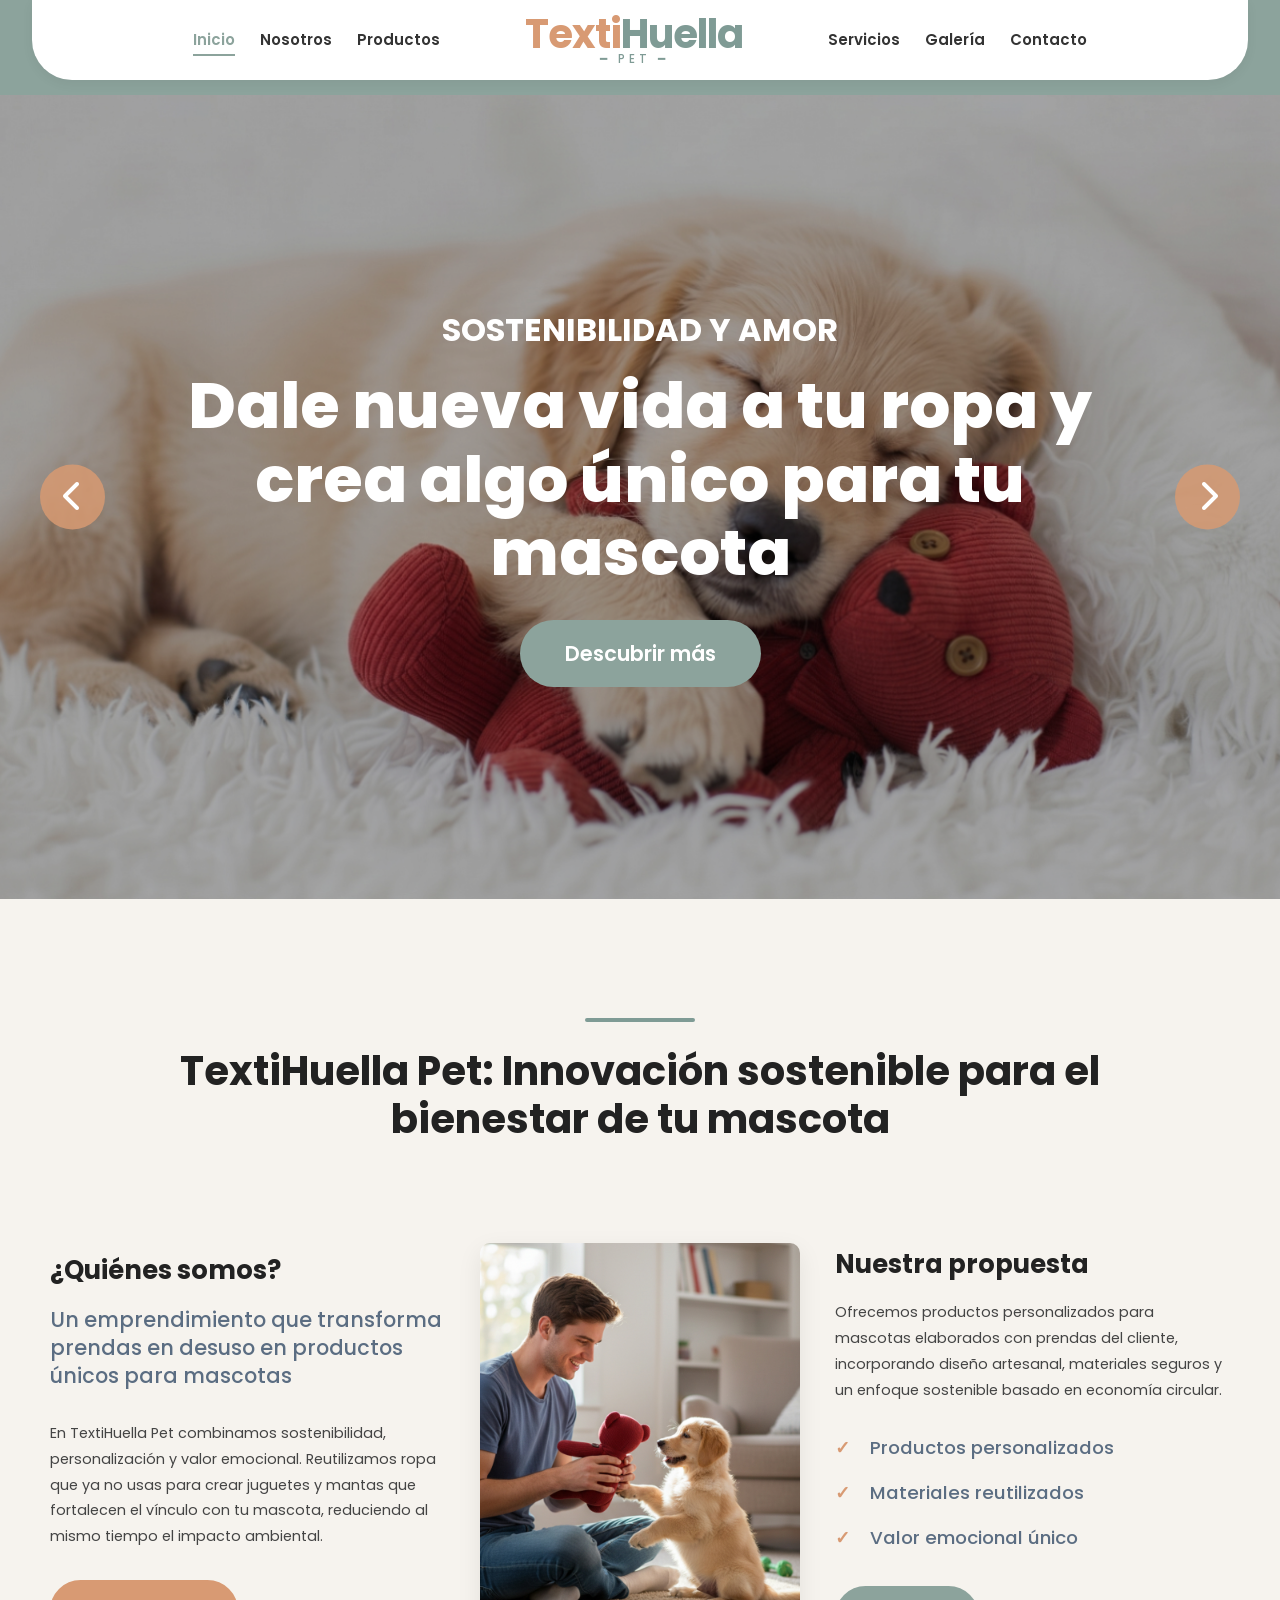
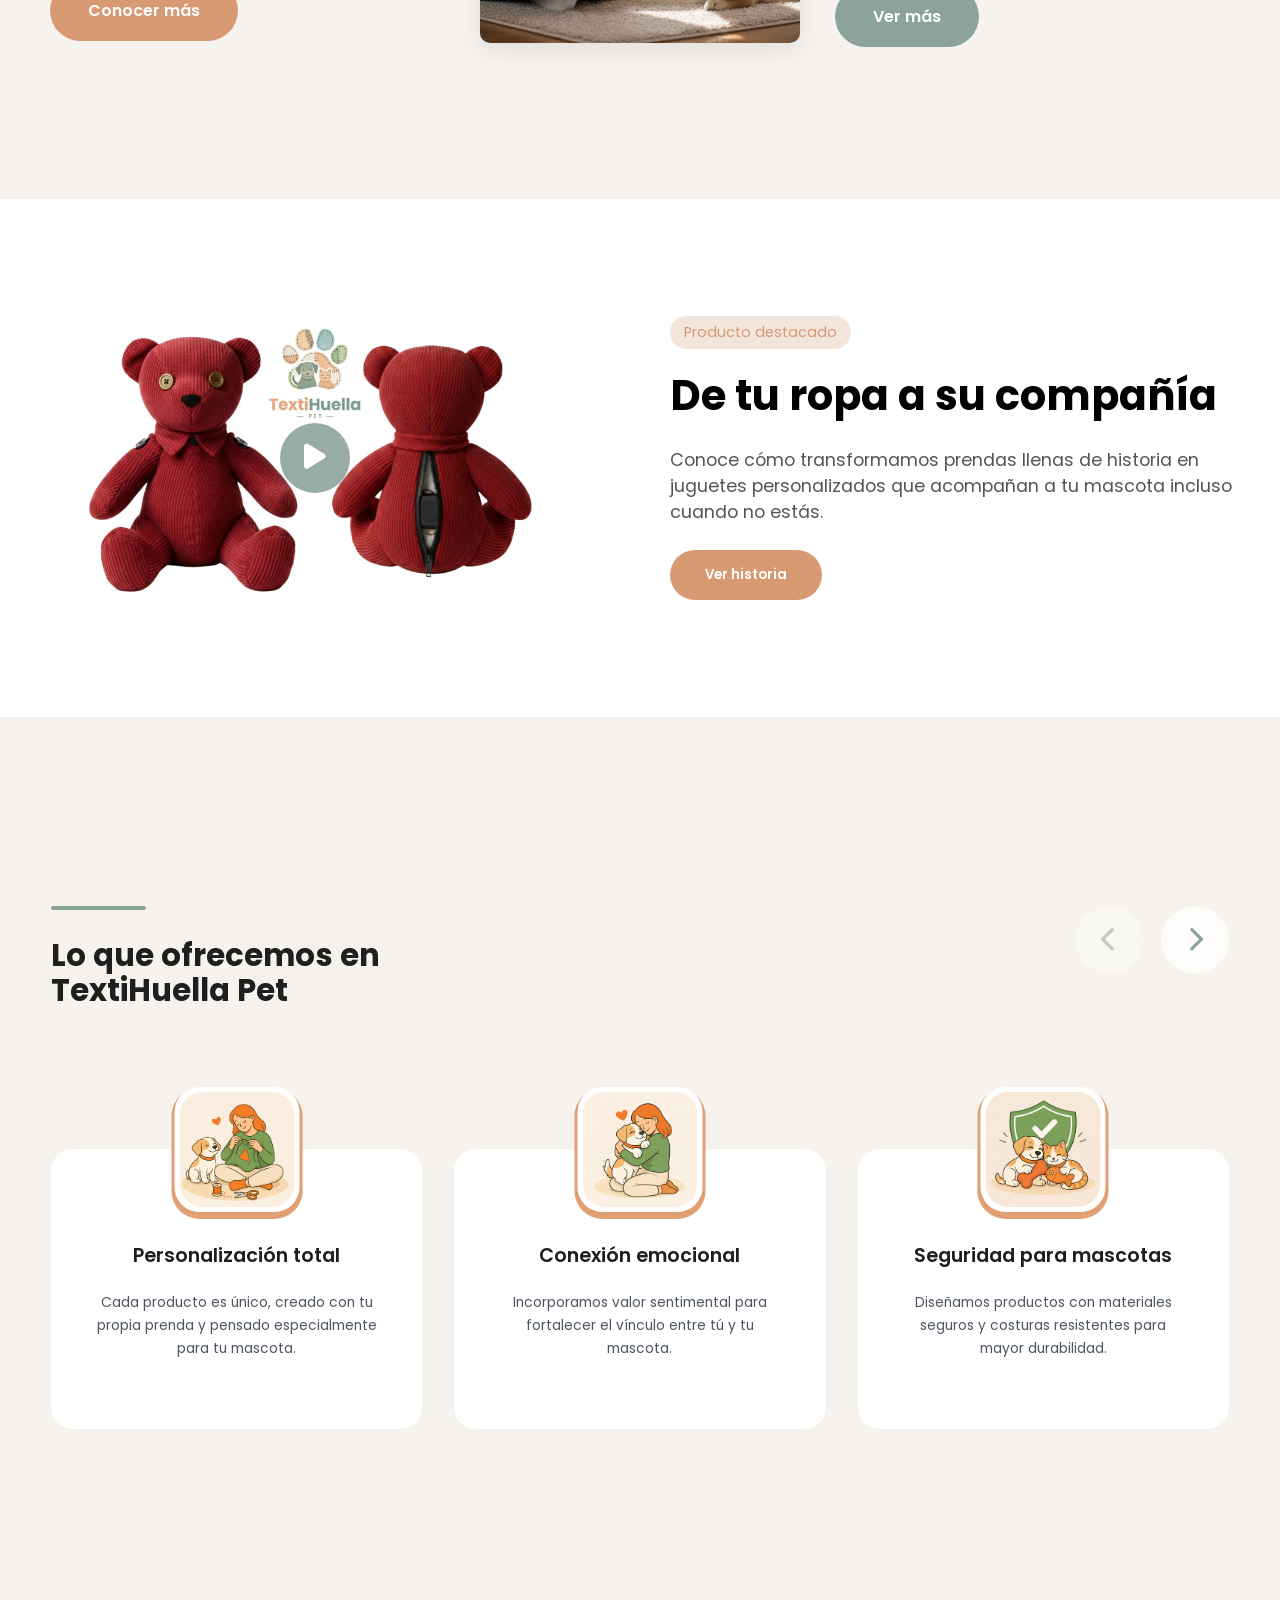
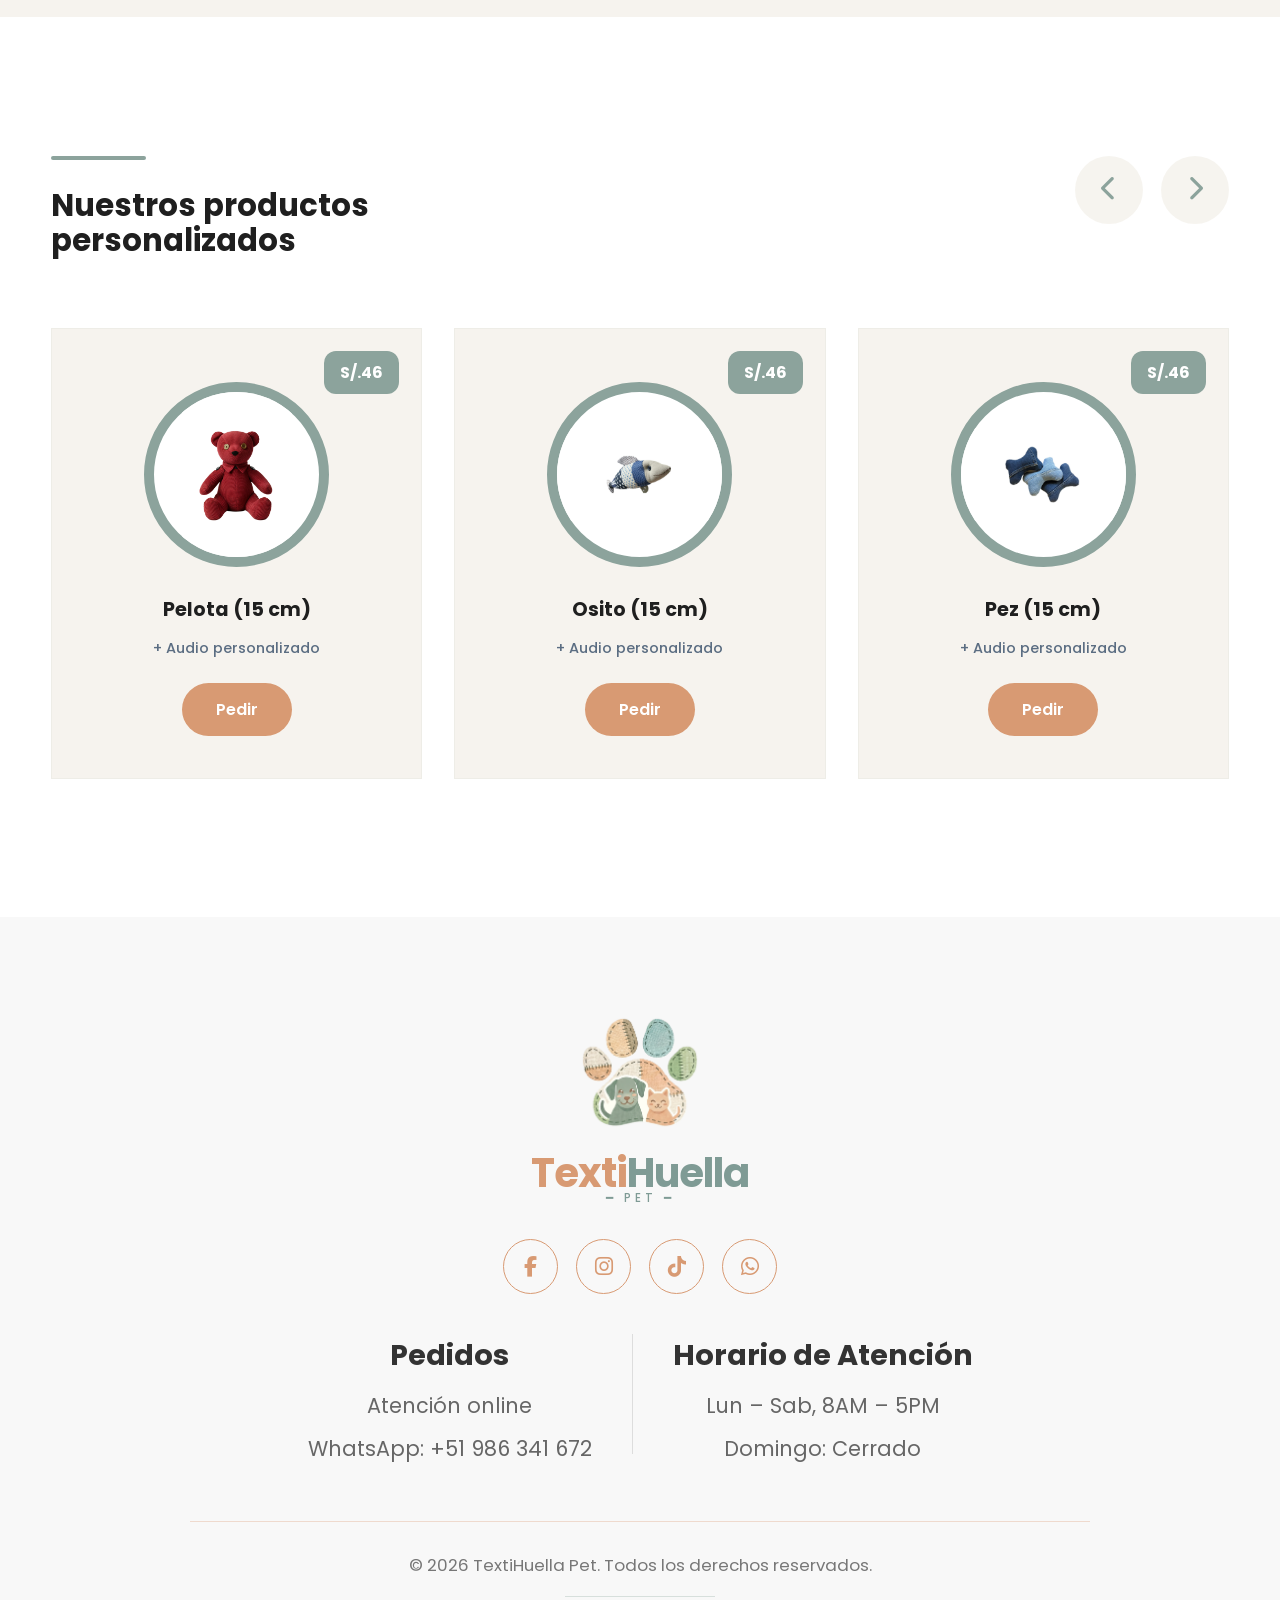
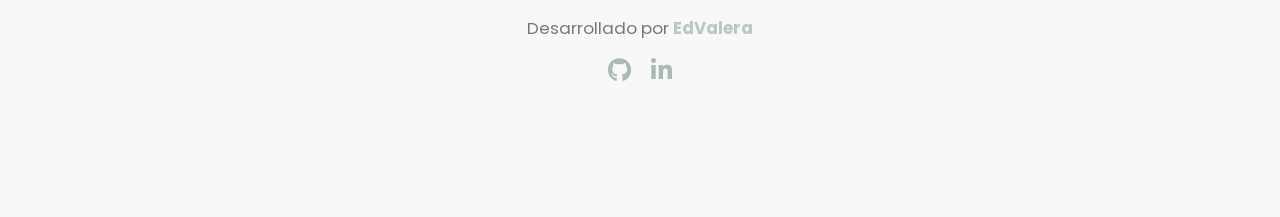
==== index.html @ 7b4e7ddb "style: improve code comments structure" ====
<!doctype html>
<html lang="es">
  <head>
    <meta charset="UTF-8" />
    <meta name="viewport" content="width=device-width, initial-scale=1.0" />
    <title>Inicio | TextiHuella Pet</title>

    <!-- Icono del sitio -->
    <link href="assets/img/logo-textihuella.png" rel="icon" />

    <!-- Fuente principal -->
    <link
      href="https://fonts.googleapis.com/css2?family=Poppins:wght@300;400;500;600;700;800&display=swap"
      rel="stylesheet"
    />

    <!-- Librería de iconos Font Awesome -->
    <link
      rel="stylesheet"
      href="https://cdnjs.cloudflare.com/ajax/libs/font-awesome/6.5.1/css/all.min.css"
    />

    <!-- Archivos CSS -->
    <link rel="stylesheet" href="css/styles.css" />
    <link rel="stylesheet" href="css/navbar.css" />
    <link rel="stylesheet" href="css/footer.css" />
    <link rel="stylesheet" href="css/responsive.css" />
    <link rel="stylesheet" href="css/hero.css" />
  </head>

  <body>
    <!-- Barra de navegación -->
    <div id="navbar"></div>

    <!-- Contenido principal -->
    <main>
      <!-- Sección hero principal -->
      <section class="hero-slider">
        <div class="slides-container">
          <!-- Slide 1 -->
          <div
            class="slide"
            style="background-image: url(assets/img/carousel-1.jpg)"
          >
            <div class="overlay"></div>

            <div class="hero-content">
              <p class="hero-subtitle">SOSTENIBILIDAD Y AMOR</p>

              <h1>
                Dale nueva vida a tu ropa y crea algo único para tu mascota
              </h1>

              <a href="productos.html" class="hero-btn">Descubrir más</a>
            </div>
          </div>

          <!-- Slide 2 -->
          <div
            class="slide"
            style="background-image: url(assets/img/carousel-2.jpg)"
          >
            <div class="overlay"></div>

            <div class="hero-content">
              <p class="hero-subtitle">PERSONALIZACIÓN REAL</p>

              <h1>Productos hechos con tus prendas y tu historia</h1>

              <a href="productos.html" class="hero-btn">Ver productos</a>
            </div>
          </div>
        </div>

        <!-- Flechas del slider -->
        <button class="slider-arrow prev">
          <i class="fas fa-chevron-left"></i>
        </button>

        <button class="slider-arrow next">
          <i class="fas fa-chevron-right"></i>
        </button>
      </section>

      <!-- Sección sobre la empresa -->
      <section class="about-section">
        <!-- Encabezado -->
        <div class="about-header">
          <div class="about-line"></div>

          <h2>
            TextiHuella Pet: Innovación sostenible para el bienestar de tu
            mascota
          </h2>
        </div>

        <!-- Contenedor principal -->
        <div class="about-container">
          <!-- Bloque izquierdo -->
          <div class="about-block about-left">
            <h3>¿Quiénes somos?</h3>

            <h4>
              Un emprendimiento que transforma prendas en desuso en productos
              únicos para mascotas
            </h4>

            <p>
              En TextiHuella Pet combinamos sostenibilidad, personalización y
              valor emocional. Reutilizamos ropa que ya no usas para crear
              juguetes y mantas que fortalecen el vínculo con tu mascota,
              reduciendo al mismo tiempo el impacto ambiental.
            </p>

            <a href="nosotros.html" class="about-btn about-btn-orange">
              Conocer más
            </a>
          </div>

          <!-- Imagen central -->
          <div class="about-image">
            <img
              src="assets/img/about.jpg"
              alt="TextiHuella Pet sobre nosotros"
            />
          </div>

          <!-- Bloque derecho -->
          <div class="about-block about-right">
            <h3>Nuestra propuesta</h3>

            <p>
              Ofrecemos productos personalizados para mascotas elaborados con
              prendas del cliente, incorporando diseño artesanal, materiales
              seguros y un enfoque sostenible basado en economía circular.
            </p>

            <!-- Lista de beneficios -->
            <ul class="about-list">
              <li>Productos personalizados</li>
              <li>Materiales reutilizados</li>
              <li>Valor emocional único</li>
            </ul>

            <a href="productos.html" class="about-btn about-btn-green">
              Ver más
            </a>
          </div>
        </div>
      </section>

      <!-- Sección historia del producto -->
      <section class="story-section">
        <div class="story-container">
          <!-- Imagen y botón de video -->
          <div class="story-media">
            <img
              src="assets/img/promocion-demo.jpg"
              alt="Juguete personalizado TextiHuella"
            />

            <button class="story-play" id="openVideo">
              <i class="fas fa-play"></i>
            </button>
          </div>

          <!-- Texto descriptivo -->
          <div class="story-content">
            <span class="story-badge">Producto destacado</span>

            <h2>De tu ropa a su compañía</h2>

            <p>
              Conoce cómo transformamos prendas llenas de historia en juguetes
              personalizados que acompañan a tu mascota incluso cuando no estás.
            </p>

            <button class="story-btn" id="openVideoBtn">Ver historia</button>
          </div>
        </div>
      </section>

      <!-- Sección de servicios -->
      <section class="services-section">
        <div class="services-wrapper">
          <!-- Encabezado -->
          <div class="services-header">
            <div class="services-title">
              <div class="services-line"></div>

              <h2>Lo que ofrecemos en<br />TextiHuella Pet</h2>
            </div>

            <!-- Flechas -->
            <div class="services-arrows">
              <button class="services-arrow prev" aria-label="Anterior">
                <i class="fas fa-chevron-left"></i>
              </button>

              <button class="services-arrow next" aria-label="Siguiente">
                <i class="fas fa-chevron-right"></i>
              </button>
            </div>
          </div>

          <!-- Slider -->
          <div class="services-slider">
            <div class="services-track">
              <!-- Servicio 1 -->
              <div class="service-card">
                <div class="service-icon">
                  <img
                    src="assets/img/service-1.jpg"
                    alt="Personalización total"
                  />
                </div>

                <div class="service-content">
                  <h3>Personalización total</h3>

                  <p>
                    Cada producto es único, creado con tu propia prenda y
                    pensado especialmente para tu mascota.
                  </p>
                </div>
              </div>

              <!-- Servicio 2 -->
              <div class="service-card">
                <div class="service-icon">
                  <img
                    src="assets/img/service-2.jpg"
                    alt="Conexión emocional"
                  />
                </div>

                <div class="service-content">
                  <h3>Conexión emocional</h3>

                  <p>
                    Incorporamos valor sentimental para fortalecer el vínculo
                    entre tú y tu mascota.
                  </p>
                </div>
              </div>

              <!-- Servicio 3 -->
              <div class="service-card">
                <div class="service-icon">
                  <img
                    src="assets/img/service-3.jpg"
                    alt="Seguridad para mascotas"
                  />
                </div>

                <div class="service-content">
                  <h3>Seguridad para mascotas</h3>

                  <p>
                    Diseñamos productos con materiales seguros y costuras
                    resistentes para mayor durabilidad.
                  </p>
                </div>
              </div>

              <!-- Servicio 4 -->
              <div class="service-card">
                <div class="service-icon">
                  <img
                    src="assets/img/service-4.jpg"
                    alt="Enfoque sostenible"
                  />
                </div>

                <div class="service-content">
                  <h3>Enfoque sostenible</h3>

                  <p>
                    Reutilizamos textiles para reducir residuos y transformar
                    prendas en nuevas experiencias.
                  </p>
                </div>
              </div>

              <!-- Servicio 5 -->
              <div class="service-card">
                <div class="service-icon">
                  <img
                    src="assets/img/service-5.jpg"
                    alt="Innovación funcional"
                  />
                </div>

                <div class="service-content">
                  <h3>Innovación funcional</h3>

                  <p>
                    Integramos audio personalizado y diseño práctico para
                    ofrecer una experiencia única, emocional y funcional para tu
                    mascota.
                  </p>
                </div>
              </div>
            </div>
          </div>
        </div>
      </section>

      <!-- Sección de productos -->
      <section class="products-section">
        <div class="products-wrapper">
          <!-- Encabezado -->
          <div class="products-header">
            <div class="products-title">
              <div class="products-line"></div>

              <h2>Nuestros productos<br />personalizados</h2>
            </div>

            <!-- Flechas -->
            <div class="products-arrows">
              <button class="products-arrow prev" aria-label="Anterior">
                <i class="fas fa-chevron-left"></i>
              </button>

              <button class="products-arrow next" aria-label="Siguiente">
                <i class="fas fa-chevron-right"></i>
              </button>
            </div>
          </div>

          <!-- Slider -->
          <div class="products-slider">
            <div class="products-track">
              <!-- Producto 1 -->
              <div class="product-card">
                <span class="product-price">S/.46</span>

                <div class="product-image">
                  <img
                    src="assets/img/product-1.png"
                    alt="Pelota personalizada"
                  />
                </div>

                <div class="product-content">
                  <h3>Pelota (15 cm)</h3>
                  <p>+ Audio personalizado</p>

                  <a href="productos.html" class="product-btn">Pedir</a>
                </div>
              </div>

              <!-- Producto 2 -->
              <div class="product-card">
                <span class="product-price">S/.46</span>

                <div class="product-image">
                  <img
                    src="assets/img/product-2.jpg"
                    alt="Osito personalizado"
                  />
                </div>

                <div class="product-content">
                  <h3>Osito (15 cm)</h3>
                  <p>+ Audio personalizado</p>

                  <a href="productos.html" class="product-btn">Pedir</a>
                </div>
              </div>

              <!-- Producto 3 -->
              <div class="product-card">
                <span class="product-price">S/.46</span>

                <div class="product-image">
                  <img src="assets/img/product-3.jpg" alt="Pez personalizado" />
                </div>

                <div class="product-content">
                  <h3>Pez (15 cm)</h3>
                  <p>+ Audio personalizado</p>

                  <a href="productos.html" class="product-btn">Pedir</a>
                </div>
              </div>

              <!-- Producto 4 -->
              <div class="product-card">
                <span class="product-price">S/.46</span>

                <div class="product-image">
                  <img
                    src="assets/img/product-4.jpg"
                    alt="Huesito personalizado"
                  />
                </div>

                <div class="product-content">
                  <h3>Huesito (15 cm)</h3>
                  <p>+ Audio personalizado</p>

                  <a href="productos.html" class="product-btn">Pedir</a>
                </div>
              </div>
            </div>
          </div>
        </div>
      </section>

      <!-- Modal de video -->
      <div class="video-modal" id="videoModal">
        <div class="video-modal-content">
          <!-- Botón cerrar -->
          <span class="close-modal" id="closeVideo">&times;</span>

          <!-- Video -->
          <iframe
            id="videoFrame"
            src=""
            title="Video TextiHuella"
            frameborder="0"
            allow="autoplay; encrypted-media"
            allowfullscreen
          >
          </iframe>
        </div>
      </div>
    </main>

    <!-- Pie de página -->
    <div id="footer"></div>

    <!-- Archivos JavaScript -->
    <script src="js/components.js"></script>
    <script src="js/navbar.js"></script>
    <script src="js/main.js"></script>
    <script src="js/hero-slider.js"></script>
  </body>
</html>
---- css/styles.css ----
/* Sección sobre nosotros */
.about-section {
  width: 100%;
  background: #f6f3ee;
  padding: 70px 20px;
  min-height: 100vh;
  display: flex;
  flex-direction: column;
  justify-content: center;
}

/* Encabezado */
.about-header {
  text-align: center;
  max-width: 950px;
  margin: 0 auto 70px;
}

.about-line {
  width: 110px;
  height: 4px;
  background: #7f9b95;
  margin: 0 auto 25px;
  border-radius: 5px;
}

.about-header h2 {
  font-size: 2.5rem;
  font-weight: 700;
  color: #222;
  line-height: 1.2;
}

/* Contenedor principal */
.about-container {
  max-width: 1450px;
  margin: 0 auto;
  display: flex;
  align-items: center;
  justify-content: center;
  gap: 35px;
  flex-wrap: nowrap;
  padding: 30px;
}

/* Bloques de información */
.about-block {
  flex: 1;
  min-width: 0;
  max-width: 430px;
}

.about-block h3 {
  font-size: 1.6rem;
  font-weight: 700;
  color: #222;
  min-height: 55px;
  display: flex;
  align-items: flex-start;
}

.about-block h4 {
  font-size: 1.3rem;
  font-weight: 500;
  color: #5b6d82;
  line-height: 1.35;
  margin-bottom: 25px;
  min-height: 90px;
}

.about-block p {
  font-size: 0.9rem;
  color: #444;
  line-height: 1.8;
  margin-bottom: 30px;
}

/* Imagen central */
.about-image {
  flex: 0 0 320px;
  max-width: 420px;
  min-width: 0;
  text-align: center;
}

.about-image img {
  width: 100%;
  border-radius: 10px;
  object-fit: cover;
  box-shadow: 0 8px 25px rgba(0, 0, 0, 0.08);
}

/* Lista de beneficios */
.about-list {
  list-style: none;
  padding: 0;
  margin-bottom: 35px;
}

.about-list li {
  font-size: 1.15rem;
  color: #5b6d82;
  margin-bottom: 18px;
  position: relative;
  padding-left: 35px;
  font-weight: 500;
}

.about-list li::before {
  content: "✓";
  position: absolute;
  left: 0;
  color: #d89a73;
  font-weight: bold;
}

/* Botones */
.about-btn {
  display: inline-block;
  padding: 18px 38px;
  border-radius: 50px;
  text-decoration: none;
  font-size: 1rem;
  font-weight: 600;
  transition: 0.3s ease;
}

.about-btn-orange {
  background: #d89a73;
  color: white;
}

.about-btn-orange:hover {
  background: #c8865f;
}

.about-btn-green {
  background: #8ca39c;
  color: white;
}

.about-btn-green:hover {
  background: #758f88;
}

/* Sección historia */
.story-section {
  width: 100%;
  background: #ffffff;
  padding: 90px 20px;
}

.story-container {
  max-width: 1500px;
  margin: 0 auto;
  display: flex;
  align-items: center;
  gap: 60px;
}

/* Imagen destacada */
.story-media {
  position: relative;
  flex: 1;
}

.story-media img {
  width: 100%;
  border-radius: 12px;
}

/* Botón de reproducción */
.story-play {
  position: absolute;
  top: 50%;
  left: 50%;
  transform: translate(-50%, -50%);
  width: 70px;
  height: 70px;
  border-radius: 50%;
  border: none;
  background: rgba(140, 163, 156, 0.9);
  color: white;
  font-size: 1.8rem;
  cursor: pointer;
  transition: 0.3s;
}

.story-play:hover {
  background: #8ca39c;
}

/* Contenido de texto */
.story-content {
  flex: 1;
}

.story-badge {
  display: inline-block;
  background: #f2e5dc;
  color: #d89a73;
  padding: 6px 14px;
  border-radius: 20px;
  font-size: 0.9rem;
  margin-bottom: 15px;
}

.story-content h2 {
  font-size: 2.6rem;
  margin-bottom: 20px;
}

.story-content p {
  font-size: 1.1rem;
  color: #555;
  margin-bottom: 25px;
}

/* Botón principal */
.story-btn {
  background: #d89a73;
  color: white;
  padding: 15px 35px;
  border-radius: 50px;
  border: none;
  cursor: pointer;
  font-weight: 600;
}

/* Modal de video */
.video-modal {
  display: none;
  position: fixed;
  inset: 0;
  background: rgba(0, 0, 0, 0.8);
  z-index: 999;
  justify-content: center;
  align-items: center;
}

.video-modal-content {
  position: relative;
  width: 90%;
  max-width: 800px;
}

.video-modal iframe {
  width: 100%;
  height: 450px;
  border-radius: 10px;
}

.close-modal {
  position: absolute;
  top: -40px;
  right: 0;
  font-size: 2rem;
  color: white;
  cursor: pointer;
}

/* Sección de servicios */
.services-section {
  width: 100%;
  min-height: 100vh;
  background: #f6f3ee;
  padding: 90px 0;
  display: flex;
  align-items: center;
}

.services-wrapper {
  width: 92%;
  max-width: 1600px;
  margin: 0 auto;
}

/* Encabezado */
.services-header {
  display: flex;
  justify-content: space-between;
  align-items: flex-start;
  margin-bottom: 70px;
}

.services-title {
  max-width: 650px;
}

.services-line {
  width: 95px;
  height: 4px;
  background: #8ca39c;
  border-radius: 3px;
  margin-bottom: 28px;
}

.services-title h2 {
  font-size: clamp(1.5rem, 2.4vw, 2.6rem);
  font-weight: 700;
  line-height: 1.15;
  color: #1f1f1f;
}

/* Flechas */
.services-arrows {
  display: flex;
  gap: 18px;
}

.services-arrow {
  width: 68px;
  height: 68px;
  border: none;
  border-radius: 50%;
  background: rgba(255, 255, 255, 0.8);
  color: #8ca39c;
  font-size: 1.6rem;
  cursor: pointer;
  transition: 0.3s ease;
}

.services-arrow:hover {
  background: #8ca39c;
  color: white;
}

/* Slider */
.services-slider {
  overflow: hidden;
  width: 100%;
  position: relative;
}

.services-track {
  display: flex;
  gap: 32px;
  transition: transform 0.5s ease;
}

/* Tarjetas */
.service-card {
  flex: 0 0 calc((100% - 64px) / 3);
  max-width: calc((100% - 64px) / 3);
  background: white;
  border-radius: 22px;
  position: relative;
  padding: 95px 28px 38px;
  text-align: center;
  margin-top: 70px;
  min-height: 280px;
}

/* Icono */
.service-icon {
  position: absolute;
  top: -62px;
  left: 50%;
  transform: translateX(-50%);
  width: 125px;
  height: 125px;
  border-radius: 20%;
  background: white;
  padding: 5px;
  box-shadow: 0px 4px 0px 3px #e1a074;
}

.service-icon img {
  width: 100%;
  height: 100%;
  object-fit: cover;
  border-radius: 20%;
}

/* Contenido */
.service-content h3 {
  font-size: clamp(1.08rem, 1.5vw, 1.42rem);
  font-weight: 600;
  color: #1f1f1f;
  margin-bottom: 22px;
  line-height: 1.3;
}

.service-content p {
  font-size: clamp(0.86rem, 0.95vw, 1rem);
  line-height: 1.7;
  color: #4e5562;
  max-width: 90%;
  margin: 0 auto;
}

/* Sección de productos */
.products-section {
  width: 100%;
  min-height: 100vh;
  background: #ffffff;
  padding: 90px 0;
  display: flex;
  align-items: center;
}

.products-wrapper {
  width: 92%;
  max-width: 1600px;
  margin: 0 auto;
}

/* Encabezado */
.products-header {
  display: flex;
  justify-content: space-between;
  align-items: flex-start;
  margin-bottom: 70px;
}

.products-title {
  max-width: 650px;
}

.products-line {
  width: 95px;
  height: 4px;
  background: #8ca39c;
  border-radius: 3px;
  margin-bottom: 28px;
}

.products-title h2 {
  font-size: clamp(1.5rem, 2.4vw, 2.6rem);
  font-weight: 700;
  line-height: 1.15;
  color: #1f1f1f;
}

/* Flechas */
.products-arrows {
  display: flex;
  gap: 18px;
}

.products-arrow {
  width: 68px;
  height: 68px;
  border: none;
  border-radius: 50%;
  background: rgba(246, 243, 238, 0.9);
  color: #8ca39c;
  font-size: 1.6rem;
  cursor: pointer;
  transition: 0.3s ease;
}

.products-arrow:hover {
  background: #8ca39c;
  color: white;
}

/* Slider */
.products-slider {
  overflow: hidden;
  width: 100%;
  position: relative;
}

.products-track {
  display: flex;
  gap: 32px;
  transition: transform 0.5s ease;
  user-select: none;
  cursor: grab;
}

.products-track:active {
  cursor: grabbing;
}

/* Tarjetas */
.product-card {
  flex: 0 0 calc((100% - 64px) / 3);
  max-width: calc((100% - 64px) / 3);
  background: #f6f3ee;
  padding: 38px 28px 42px;
  text-align: center;
  position: relative;
  transition: all 0.3s ease;
  border: 1px solid rgba(140, 163, 156, 0.08);
}

.product-card:hover {
  transform: translateY(-8px);
  box-shadow: 0 12px 28px rgba(0, 0, 0, 0.08);
}

/* Precio */
.product-price {
  position: absolute;
  top: 22px;
  right: 22px;
  background: #8ca39c;
  color: white;
  padding: 9px 16px;
  border-radius: 12px;
  font-size: 1rem;
  font-weight: 700;
}

/* Imagen */
.product-image {
  width: 185px;
  height: 185px;
  margin: 15px auto 28px;
  border-radius: 50%;
  background: white;
  border: 10px solid #8ca39c;
  display: flex;
  justify-content: center;
  align-items: center;
  overflow: hidden;
}

.product-image img {
  width: 100%;
  height: 100%;
  object-fit: contain;
}

/* Contenido */
.product-content h3 {
  font-size: clamp(1.15rem, 1.5vw, 1.5rem);
  font-weight: 700;
  color: #1f1f1f;
  margin-bottom: 14px;
}

.product-content p {
  font-size: clamp(0.9rem, 1vw, 1rem);
  color: #5b6d82;
  font-weight: 500;
  margin-bottom: 24px;
}

/* Botón */
.product-btn {
  display: inline-block;
  padding: 14px 34px;
  background: #d89a73;
  color: white;
  text-decoration: none;
  border-radius: 999px;
  font-weight: 600;
  transition: 0.3s ease;
}

.product-btn:hover {
  background: #c8865f;
}
/* Diseño responsive general */

/* Laptops y tablets grandes */
@media (max-width: 1200px) {
  .about-container {
    max-width: 1100px;
    gap: 35px;
  }

  .about-block {
    max-width: 360px;
  }

  .about-image {
    max-width: 450px;
  }

  .about-header h2 {
    font-size: 2.2rem;
  }

  .about-block h3 {
    font-size: 1.7rem;
  }

  .about-block h4 {
    font-size: 1.15rem;
  }

  .about-block p,
  .about-list li {
    font-size: 1rem;
  }

  .services-section {
    min-height: auto;
    padding: 80px 0;
  }

  .service-card {
    flex: 0 0 calc((100% - 32px) / 2);
  }

  .services-title h2 {
    font-size: clamp(1.45rem, 2.2vw, 2.3rem);
  }

  .products-title h2 {
    font-size: clamp(1.45rem, 2.2vw, 2.3rem);
  }

  .product-price {
    position: absolute;
    top: 22px;
    right: 22px;
    background: #8ca39c;
    color: white;
    padding: 9px 16px;
    border-radius: 12px;
    font-size: 1rem;
    font-weight: 700;
  }
}

/* Tablets */
@media (max-width: 992px) {
  .about-section {
    padding: 85px 25px;
    min-height: auto;
    justify-content: flex-start;
  }

  .about-container {
    flex-direction: column;
    gap: 50px;
    text-align: center;
  }

  .about-block,
  .about-image {
    max-width: 700px;
    width: 100%;
  }

  .about-block h3,
  .about-block h4,
  .about-block p {
    text-align: left;
  }

  .about-image {
    order: 2;
  }

  .about-right {
    order: 3;
  }

  .about-list {
    text-align: left;
  }

  .about-list li {
    display: block;
    text-align: left;
  }

  .about-btn {
    display: inline-block;
    margin-top: 10px;
  }

  .about-header h2 {
    font-size: 2.4rem;
  }

  .about-block h3 {
    font-size: 2rem;
  }

  .about-block h4 {
    font-size: 1.45rem;
  }

  .about-block p,
  .about-list li {
    font-size: 1.15rem;
  }

  .story-container {
    flex-direction: column;
    text-align: center;
  }

  .story-content h2 {
    font-size: 2rem;
  }

  .video-modal iframe {
    height: 300px;
  }

  .services-section {
    padding: 70px 0;
  }

  .services-wrapper {
    width: 94%;
  }

  .services-header {
    flex-direction: column;
    align-items: center;
    text-align: center;
    gap: 28px;
    margin-bottom: 55px;
  }

  .services-title {
    max-width: 100%;
  }

  .services-line {
    margin: 0 auto 20px;
  }

  .services-title h2 {
    font-size: clamp(1.35rem, 4vw, 2rem);
    text-align: center;
  }

  .services-arrows {
    justify-content: center;
    align-self: center;
  }

  .services-arrow {
    width: 56px;
    height: 56px;
    font-size: 1.2rem;
  }

  .service-card {
    flex: 0 0 calc((100% - 32px) / 2);
    max-width: calc((100% - 32px) / 2);
    min-height: auto;
    padding: 85px 22px 35px;
    margin-top: 60px;
  }

  .service-icon {
    width: 105px;
    height: 105px;
    top: -52px;
  }

  .service-content h3 {
    font-size: clamp(1.15rem, 2vw, 1.32rem);
  }

  .service-content p {
    font-size: clamp(0.88rem, 1.5vw, 0.98rem);
    line-height: 1.6;
    max-width: 95%;
  }

  .products-header {
    flex-direction: column;
    align-items: center;
    text-align: center;
    gap: 28px;
    margin-bottom: 55px;
  }

  .products-title {
    max-width: 100%;
  }

  .products-line {
    margin: 0 auto 20px;
  }

  .products-title h2 {
    font-size: clamp(1.35rem, 4vw, 2rem);
    text-align: center;
  }

  .products-arrows {
    justify-content: center;
  }

  .products-arrow {
    width: 56px;
    height: 56px;
    font-size: 1.2rem;
  }

  .product-card {
    flex: 0 0 calc((100% - 32px) / 2);
    max-width: calc((100% - 32px) / 2);
  }
}

/* Móviles */
@media (max-width: 768px) {
  .about-section {
    min-height: auto;
    justify-content: flex-start;
  }

  .about-header {
    margin-bottom: 45px;
  }

  .about-header h2 {
    font-size: 2rem;
    line-height: 1.3;
  }

  .about-line {
    width: 90px;
    margin-bottom: 20px;
  }

  .about-block h3 {
    font-size: 1.8rem;
    text-align: left;
  }

  .about-block h4 {
    font-size: 1.3rem;
    text-align: left;
  }

  .about-block p {
    font-size: 1.05rem;
    text-align: left;
    line-height: 1.7;
  }

  .about-list {
    text-align: left;
  }

  .about-list li {
    font-size: 1.05rem;
    display: block;
    text-align: left;
  }

  .about-btn {
    display: inline-block;
    margin-top: 8px;
  }

  .about-image img {
    border-radius: 8px;
  }

  .services-section {
    padding: 55px 18px 70px;
    min-height: auto;
    display: block;
  }

  .services-title {
    max-width: 100%;
    margin: 0 auto;
  }

  .services-title h2 {
    font-size: clamp(1.6rem, 5vw, 2.2rem);
  }

  .services-line {
    width: 75px;
    margin: 0 auto 20px;
  }

  .services-arrow {
    width: 50px;
    height: 50px;
  }

  .service-card {
    flex: 0 0 100%;
    max-width: 100%;
    padding: 78px 18px 30px;
    border-radius: 18px;
    flex: 0 0 100%;
  }

  .service-icon {
    width: 90px;
    height: 90px;
    top: -45px;
  }

  .service-content h3 {
    font-size: clamp(1.05rem, 4vw, 1.22rem);
  }

  .service-content p {
    font-size: clamp(0.84rem, 3vw, 0.92rem);
  }

  .products-section {
    padding: 55px 18px 70px;
    min-height: auto;
  }

  .product-card {
    flex: 0 0 100%;
    max-width: 100%;
    padding: 34px 22px 38px;
  }

  .product-image {
    width: 155px;
    height: 155px;
  }

  .products-title h2 {
    font-size: clamp(1.6rem, 5vw, 2.2rem);
  }

  .products-line {
    width: 75px;
  }
}

/* Celulares pequeños */
@media (max-width: 480px) {
  .about-header h2 {
    font-size: 1.7rem;
  }

  .about-block h3 {
    font-size: 1.55rem;
  }

  .about-block h4 {
    font-size: 1.15rem;
  }

  .about-block p,
  .about-list li {
    font-size: 0.98rem;
  }

  .about-btn {
    font-size: 0.95rem;
    padding: 14px 28px;
  }

  .about-line {
    width: 75px;
  }

  .services-section {
    min-height: auto;
    display: block;
    padding: 50px 18px 65px;
  }

  .services-title h2 {
    font-size: clamp(1.45rem, 6vw, 1.95rem);
  }

  .service-card {
    flex: 0 0 100%;
    margin-top: 50px;
    padding: 78px 16px 28px;
  }

  .service-icon {
    width: 90px;
    height: 90px;
    top: -42px;
  }

  .service-content h3 {
    font-size: 1.35rem;
  }

  .service-content p {
    font-size: 1rem;
    line-height: 1.65;
  }

  .products-arrow {
    width: 50px;
    height: 50px;
  }

  .product-image {
    width: 135px;
    height: 135px;
  }

  .products-title h2 {
    font-size: clamp(1.45rem, 6vw, 1.95rem);
  }

  .product-content h3 {
    font-size: 1.25rem;
  }

  .product-content p {
    font-size: 0.95rem;
  }

  .product-btn {
    padding: 13px 28px;
    font-size: 0.95rem;
  }
}
---- css/navbar.css ----
/* Reset básico */
* {
  margin: 0;
  padding: 0;
  box-sizing: border-box;
  font-family: "Poppins", sans-serif;
}

/* Contenedor general del navbar */
.navbar-container {
  width: 100%;
  padding-bottom: 15px;
  position: relative;
  z-index: 1000;
  background-color: #8ca39c;
}

/* Navegación principal */
.navbar {
  width: 100%;
}

/* Caja principal */
.nav-wrapper {
  width: 95%;
  max-width: 1250px;
  padding: 14px 28px;
  margin: 0 auto;
  background: white;
  border-radius: 0 0 40px 40px;
  display: flex;
  justify-content: center;
  gap: 35px;
  align-items: center;
  box-shadow: 0 4px 12px rgba(0, 0, 0, 0.05);
}

/* Menús laterales */
.nav-left,
.nav-right {
  display: flex;
  list-style: none;
  gap: 25px;
  align-items: center;
  padding-inline: 1%;
}

/* Enlaces de navegación */
.nav-left a,
.nav-right a {
  text-decoration: none;
  color: #333;
  font-weight: 600;
  font-size: clamp(15px, 0.95vw, 18px);
  white-space: nowrap;
  transition: 0.3s ease;
}

.nav-left a:hover,
.nav-right a:hover,
.nav-left a.active,
.nav-right a.active {
  color: #8ca39c;
}

.nav-left a.active,
.nav-right a.active {
  border-bottom: 2px solid #8ca39c;
  padding-bottom: 4px;
}

/* Logo principal */
.logo-navbar {
  display: flex;
  flex-direction: row;
  align-items: center;
  justify-content: center;
  gap: 0;
  line-height: 1;
  margin: 0;
  flex-wrap: wrap;
}

/* Contenedor central del logo */
.logo-center {
  flex-shrink: 0;
  margin: 0 4px;
}

/* Texto principal del logo */
.logo-main {
  font-size: clamp(2.5rem, 2.8vw, 3rem);
  font-weight: 700;
  letter-spacing: -1px;
  color: #7f9b95;
}

/* Color secundario */
.logo-main .text-secondary {
  color: #d89a73;
}

/* Subtítulo */
.logo-pet-below {
  display: block;
  width: 100%;
  text-align: center;
  font-size: clamp(0.65rem, 0.9vw, 0.95rem);
  font-weight: 500;
  letter-spacing: 4px;
  color: #7f9b95;
}

/* Encabezado móvil */
.mobile-header {
  display: none;
}

/* Botón hamburguesa */
.menu-toggle {
  width: 52px;
  height: 52px;
  border: 1px solid #dcdcdc;
  border-radius: 14px;
  background: white;
  display: flex;
  justify-content: center;
  align-items: center;
  cursor: pointer;
  transition: all 0.3s ease;
  box-shadow: 0 3px 8px rgba(0, 0, 0, 0.05);
  color: #7f9b95;
  font-size: 26px;
}

.menu-toggle:hover {
  background: #f5f5f5;
}

/* Menú móvil */
.mobile-menu {
  display: none;
  flex-direction: column;
  width: 92%;
  margin: 10px auto;
  background: white;
  border-radius: 15px;
  overflow: hidden;
  box-shadow: 0 4px 12px rgba(0, 0, 0, 0.08);
}

/* Enlaces móviles */
.mobile-menu a {
  padding: 15px 20px;
  text-decoration: none;
  color: #333;
  font-weight: 600;
  border-bottom: 1px solid #eee;
  transition: 0.3s ease;
}

.mobile-menu a:hover {
  background: #f7f7f7;
  color: #8ca39c;
}

/* Menú móvil activo */
.mobile-menu.active {
  display: flex;
}
---- css/footer.css ----
/* Footer general */
.footer-container {
  width: 100%;
  min-height: 100vh;
  background: #f8f8f8;
  padding: 90px 0;
}

/* Contenedor principal */
.footer-content {
  max-width: 1200px;
  margin: 0 auto;
  text-align: center;
}

/* Logo */
.footer-logo-section {
  margin-bottom: 35px;
}

.footer-logo-link {
  text-decoration: none;
  display: inline-flex;
  flex-direction: column;
  align-items: center;
}

.footer-logo-icon {
  width: 130px;
  height: auto;
  margin-bottom: 15px;
}

/* Redes sociales principales */
.footer-social-main {
  display: flex;
  justify-content: center;
  gap: 18px;
  margin-bottom: 40px;
}

.footer-social-main a {
  width: 55px;
  height: 55px;
  border: 1.5px solid #d89a73;
  border-radius: 50%;
  display: flex;
  justify-content: center;
  align-items: center;
  color: #d89a73;
  font-size: 1.3rem;
  text-decoration: none;
  transition: all 0.3s ease;
}

.footer-social-main a:hover {
  background: #d89a73;
  color: white;
}

/* Información principal */
.footer-info {
  display: flex;
  justify-content: center;
  align-items: flex-start;
  gap: 40px;
  margin-bottom: 45px;
  flex-wrap: wrap;
}

.footer-info-block h3 {
  font-size: 1.8rem;
  color: #333;
  margin-bottom: 12px;
  font-weight: 700;
}

.footer-info-block p {
  font-size: 1.3rem;
  color: #666;
  margin-bottom: 10px;
  line-height: 1.6;
}

/* Separador vertical */
.footer-divider-vertical {
  width: 1px;
  background: #ddd;
  min-height: 120px;
}

/* Líneas divisorias */
.footer-line {
  width: 100%;
  max-width: 900px;
  height: 1px;
  background: #d89a7352;
  margin: 0 auto 30px;
}

.footer-divider-small {
  width: 150px;
  height: 1px;
  background: #d7dfdc;
  margin: 18px auto;
}

/* Parte inferior del footer */
.footer-bottom p {
  font-size: 1.05rem;
  color: #777;
  margin-bottom: 8px;
}

.developer-text span {
  color: #b7c8c2;
  font-weight: 700;
}

/* Enlace del desarrollador */
.developer-text a {
  text-decoration: none;
  color: inherit;
  transition: 0.3s ease;
}

.developer-text a:hover {
  text-decoration: none;
}

.developer-text a span:hover {
  color: #7f9b95;
}

/* Redes del desarrollador */
.footer-dev-social {
  display: flex;
  justify-content: center;
  gap: 20px;
  margin-top: 12px;
}

.footer-dev-social a {
  color: #a8bbb5;
  font-size: 1.5rem;
  transition: 0.3s ease;
}

.footer-dev-social a:hover {
  color: #7f9b95;
}

/* Diseño responsive */

/* Tablets */
@media (max-width: 992px) {
  .footer-logo-icon {
    width: 115px;
  }

  .footer-info-block h3 {
    font-size: 1.7rem;
  }

  .footer-info-block p {
    font-size: 1.15rem;
  }

  .footer-social-main a {
    width: 50px;
    height: 50px;
    font-size: 1.2rem;
  }
}

/* Móviles */
@media (max-width: 768px) {
  .footer-container {
    padding: 70px 20px 35px;
  }

  .footer-info {
    flex-direction: column;
    align-items: center;
    text-align: center;
    gap: 25px;
    margin-bottom: 30px;
  }

  .footer-divider-vertical {
    display: none;
  }

  .footer-logo-icon {
    width: 100px;
  }

  .footer-social-main {
    gap: 14px;
  }

  .footer-social-main a {
    width: 48px;
    height: 48px;
    font-size: 1.1rem;
  }

  .footer-info-block h3 {
    font-size: 1.5rem;
  }

  .footer-info-block p {
    font-size: 1.05rem;
  }

  .footer-bottom p {
    font-size: 0.95rem;
  }
}

/* Celulares pequeños */
@media (max-width: 480px) {
  .footer-logo-icon {
    width: 85px;
  }

  .footer-social-main a {
    width: 44px;
    height: 44px;
    font-size: 1rem;
  }

  .footer-info-block h3 {
    font-size: 1.3rem;
  }

  .footer-info-block p {
    font-size: 0.95rem;
  }

  .footer-dev-social a {
    font-size: 1.3rem;
  }
}
---- css/responsive.css ----
/* Laptops pequeñas */
@media (max-width: 1200px) {
  .nav-wrapper {
    width: 95%;
    padding: 16px 25px;
  }

  .nav-left,
  .nav-right {
    gap: 18px;
    padding-inline: 2%;
  }

  .nav-left a,
  .nav-right a {
    font-size: clamp(14px, 0.9vw, 17px);
  }

  .logo-main {
    font-size: clamp(2rem, 2.3vw, 2.6rem);
  }

  .logo-pet-below {
    font-size: clamp(0.7rem, 0.8vw, 0.9rem);
    letter-spacing: 3px;
  }
}

/* Tablets */
@media (max-width: 992px) {
  /* Ocultar navbar de escritorio */
  .nav-wrapper {
    display: none;
  }

  /* Mostrar navbar móvil */
  .mobile-header {
    display: flex;
    justify-content: space-between;
    align-items: center;
    width: 92%;
    margin: 0 auto;
    background: white;
    padding: 14px 20px;
    border-radius: 0 0 25px 25px;
    box-shadow: 0 4px 12px rgba(0, 0, 0, 0.06);
  }

  .nav-left,
  .nav-right {
    gap: 12px;
    padding-inline: 1.5%;
  }

  .nav-left a,
  .nav-right a {
    font-size: clamp(13px, 1vw, 16px);
  }

  .mobile-header .logo-main {
    font-size: clamp(1.9rem, 3.5vw, 2.3rem);
  }
}

/* Móviles */
@media (max-width: 768px) {
  /* Ocultar navbar de escritorio */
  .nav-wrapper {
    display: none;
  }

  /* Mostrar navbar móvil */
  .mobile-header {
    display: flex;
    justify-content: space-between;
    align-items: center;
    width: 92%;
    margin: 0 auto;
    background: white;
    padding: 14px 20px;
    border-radius: 0 0 25px 25px;
    box-shadow: 0 4px 12px rgba(0, 0, 0, 0.06);
  }

  /* Logo responsive */
  .mobile-header .logo-navbar {
    display: flex;
    flex-direction: column;
    align-items: center;
    justify-content: center;
    line-height: 1;
  }

  .mobile-header .logo-main {
    font-size: clamp(1.7rem, 4vw, 2.1rem);
    font-weight: 700;
    letter-spacing: -1px;
  }

  .mobile-header .logo-pet-below {
    width: 100%;
    text-align: center;
    font-size: clamp(0.6rem, 2vw, 0.75rem);
    letter-spacing: 4px;
  }

  /* Botón hamburguesa */
  .menu-toggle {
    font-size: 30px;
    padding: 8px 14px;
  }

  /* Menú desplegable */
  .mobile-menu {
    width: 92%;
    margin-top: 10px;
  }

  .mobile-menu a {
    font-size: 16px;
    padding: 16px 20px;
  }

  .mobile-menu a.active {
    color: #8ca39c;
    background: #f7f7f7;
  }
}

/* Celulares pequeños */
@media (max-width: 480px) {
  .mobile-header {
    padding: 12px 16px;
  }

  .mobile-header .logo-main {
    font-size: clamp(1.5rem, 4vw, 1.9rem);
  }

  .mobile-header .logo-pet-below {
    width: 100%;
    text-align: center;
    font-size: clamp(0.55rem, 2vw, 0.65rem);
    letter-spacing: 2px;
  }

  .menu-toggle {
    font-size: 24px;
    padding: 8px 12px;
  }

  .mobile-menu a {
    font-size: 15px;
    padding: 14px 16px;
  }
}

/* Pantallas extra pequeñas */
@media (max-width: 360px) {
  .mobile-header .logo-main {
    font-size: clamp(1.3rem, 4vw, 1.7rem);
  }

  .mobile-header .logo-pet-below {
    width: 100%;
    text-align: center;
    font-size: clamp(0.5rem, 2vw, 0.55rem);
    letter-spacing: 2px;
  }

  .menu-toggle {
    font-size: 22px;
    padding: 6px 10px;
  }
}
---- css/hero.css ----
/* Slider principal */
.hero-slider {
  position: relative;
  width: 100%;
  height: calc(100vh - 96px);
  min-height: calc(100vh - 96px);
  overflow: hidden;
}

/* Contenedor de slides */
.slides-container {
  display: flex;
  height: 100%;
  transition: transform 1s ease-in-out;
}

/* Cada slide */
.slide {
  min-width: 100%;
  height: 100%;
  position: relative;
  background-size: cover;
  background-position: center;
  background-repeat: no-repeat;
}

/* Capa oscura */
.overlay {
  position: absolute;
  inset: 0;
  background: rgba(0, 0, 0, 0.35);
}

/* Contenido principal */
.hero-content {
  position: relative;
  z-index: 3;
  height: 100%;
  display: flex;
  flex-direction: column;
  justify-content: center;
  align-items: center;
  text-align: center;
  padding: 0 20px;
  color: white;
}

/* Subtítulo */
.hero-subtitle {
  font-size: 2rem;
  font-weight: 700;
  margin-bottom: 15px;
}

/* Título principal */
.hero-content h1 {
  font-size: 4rem;
  font-weight: 800;
  line-height: 1.15;
  max-width: 950px;
  margin-bottom: 30px;
}

/* Botón principal */
.hero-btn {
  display: inline-block;
  background: #8ca39c;
  color: white;
  padding: 18px 45px;
  border-radius: 50px;
  text-decoration: none;
  font-size: 1.3rem;
  font-weight: 600;
  transition: 0.3s ease;
}

.hero-btn:hover {
  background: #7b918b;
}

/* Flechas de navegación */
.slider-arrow {
  position: absolute;
  top: 50%;
  transform: translateY(-50%);
  width: 65px;
  height: 65px;
  border: none;
  border-radius: 50%;
  background: rgba(216, 154, 115, 0.85);
  color: white;
  font-size: 2rem;
  cursor: pointer;
  z-index: 5;
  transition: 0.3s ease;
}

.slider-arrow:hover {
  background: rgba(216, 154, 115, 1);
}

.slider-arrow.prev {
  left: 40px;
}

.slider-arrow.next {
  right: 40px;
}

/* Diseño responsive del hero slider */

/* Tablets */
@media (max-width: 992px) {
  .hero-content h1 {
    font-size: 3.6rem;
    max-width: 800px;
  }

  .hero-subtitle {
    font-size: 1.6rem;
  }

  .hero-btn {
    font-size: 1.1rem;
    padding: 16px 38px;
  }

  .slider-arrow {
    width: 55px;
    height: 55px;
    font-size: 1.7rem;
  }

  .slider-arrow.prev {
    left: 25px;
  }

  .slider-arrow.next {
    right: 25px;
  }
}

/* Móviles */
@media (max-width: 768px) {
  .hero-slider {
    height: calc(100vh - 84px);
    min-height: calc(100vh - 84px);
  }

  .hero-content {
    padding: 0 25px;
  }

  .hero-subtitle {
    font-size: 1.2rem;
    margin-bottom: 12px;
  }

  .hero-content h1 {
    font-size: 3rem;
    line-height: 1.2;
    margin-bottom: 25px;
  }

  .hero-btn {
    font-size: 1rem;
    padding: 14px 34px;
    border-radius: 40px;
  }

  .slider-arrow {
    width: 50px;
    height: 50px;
    font-size: 1.5rem;
    top: 58%;
  }

  .slider-arrow.prev {
    left: 18px;
  }

  .slider-arrow.next {
    right: 18px;
  }
}

/* Celulares pequeños */
@media (max-width: 480px) {
  .hero-slider {
    height: calc(100vh - 80px);
    min-height: calc(100vh - 80px);
  }

  .hero-subtitle {
    font-size: 0.95rem;
  }

  .hero-content h1 {
    font-size: 2.4rem;
    max-width: 100%;
  }

  .hero-btn {
    font-size: 0.95rem;
    padding: 13px 30px;
  }

  .slider-arrow {
    width: 46px;
    height: 46px;
    font-size: 1.3rem;
  }
}

/* Pantallas extra pequeñas */
@media (max-width: 360px) {
  .hero-content h1 {
    font-size: 2.1rem;
  }

  .hero-subtitle {
    font-size: 0.85rem;
  }

  .hero-btn {
    font-size: 0.85rem;
    padding: 12px 26px;
  }

  .slider-arrow {
    width: 42px;
    height: 42px;
    font-size: 1.1rem;
  }
}
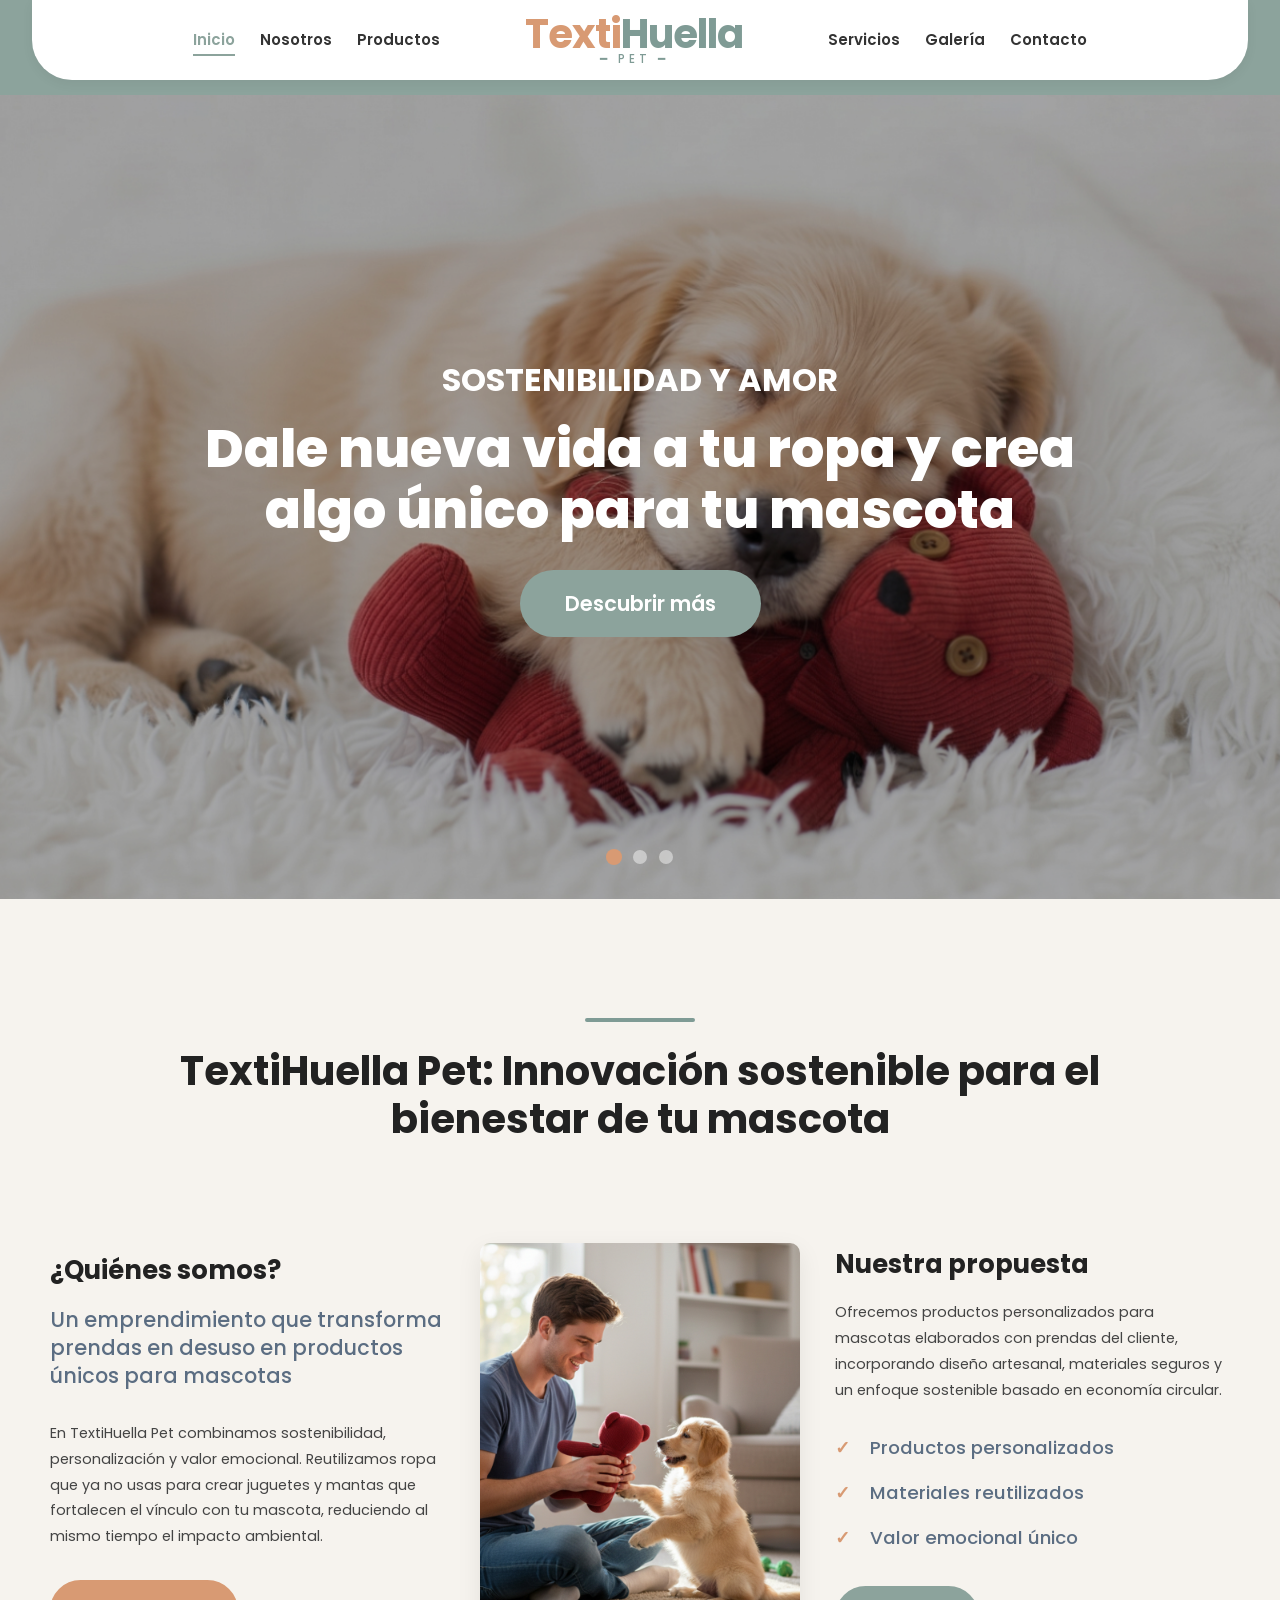
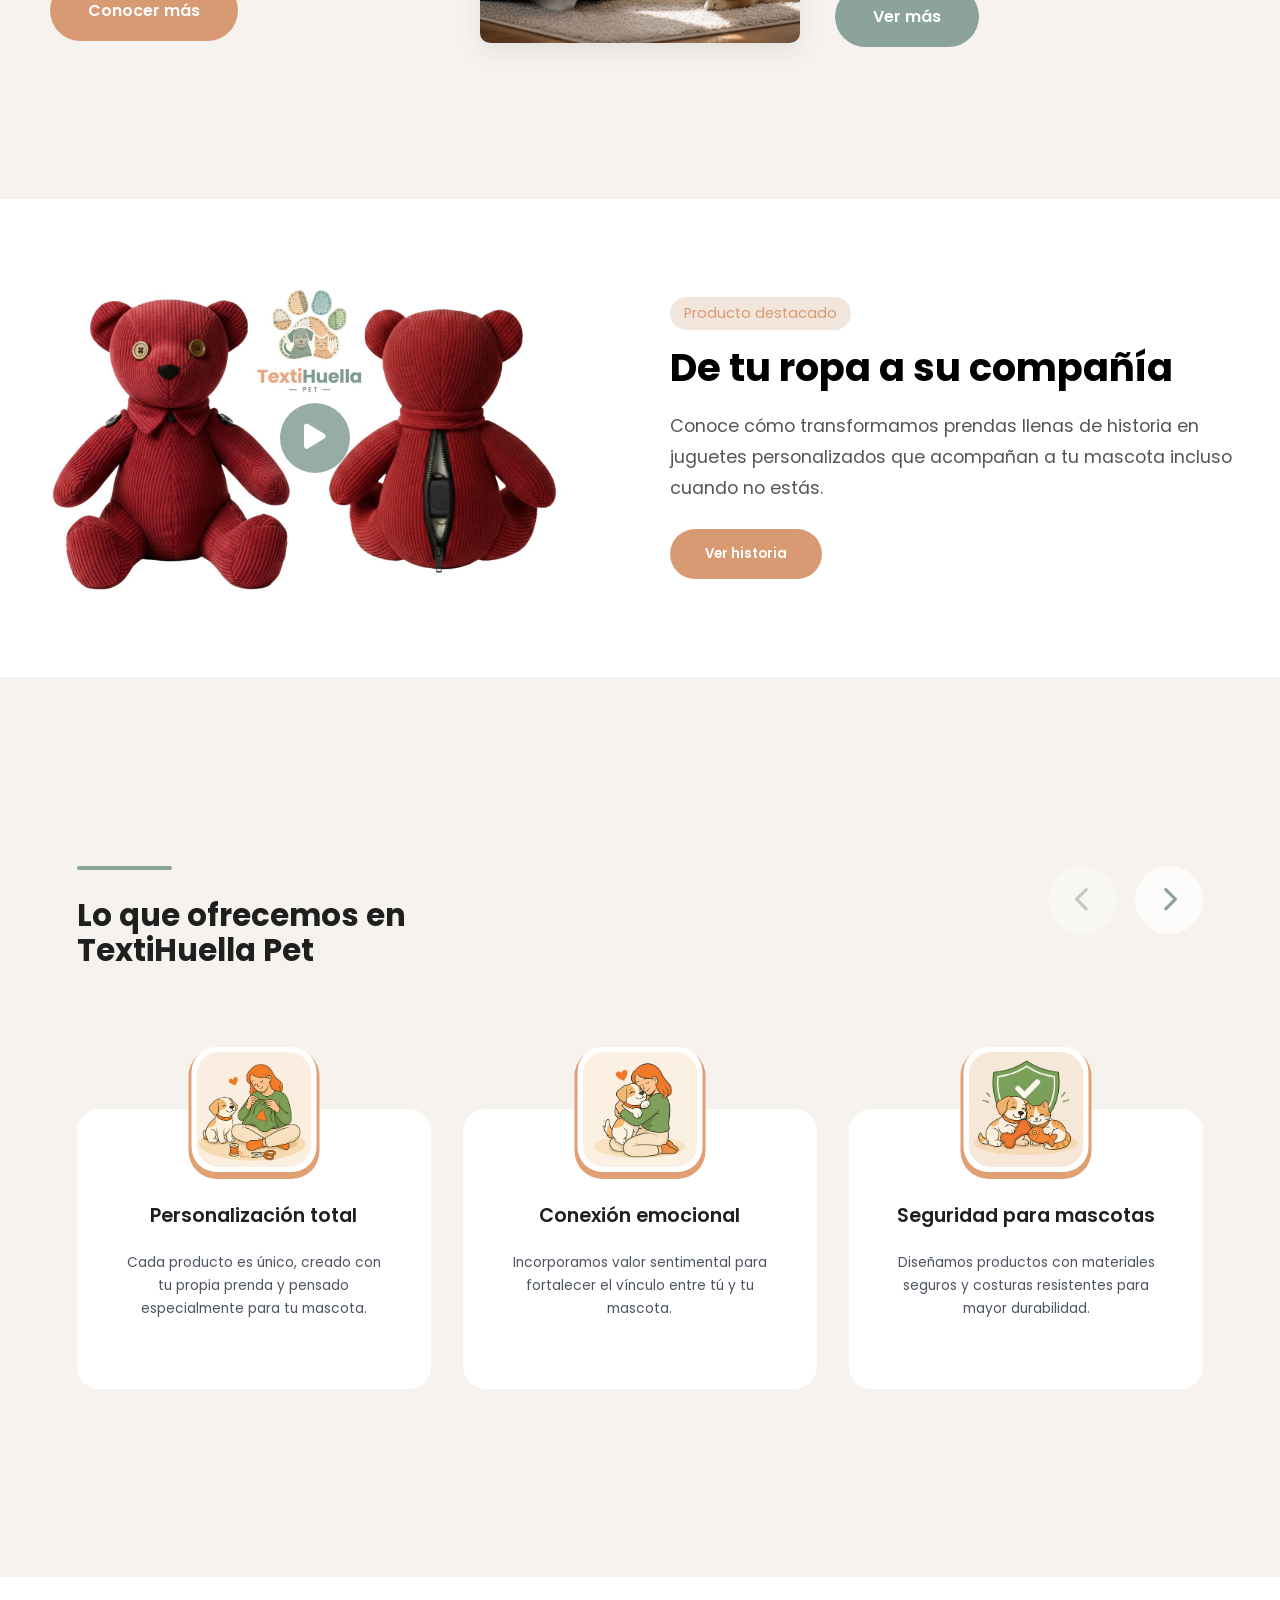
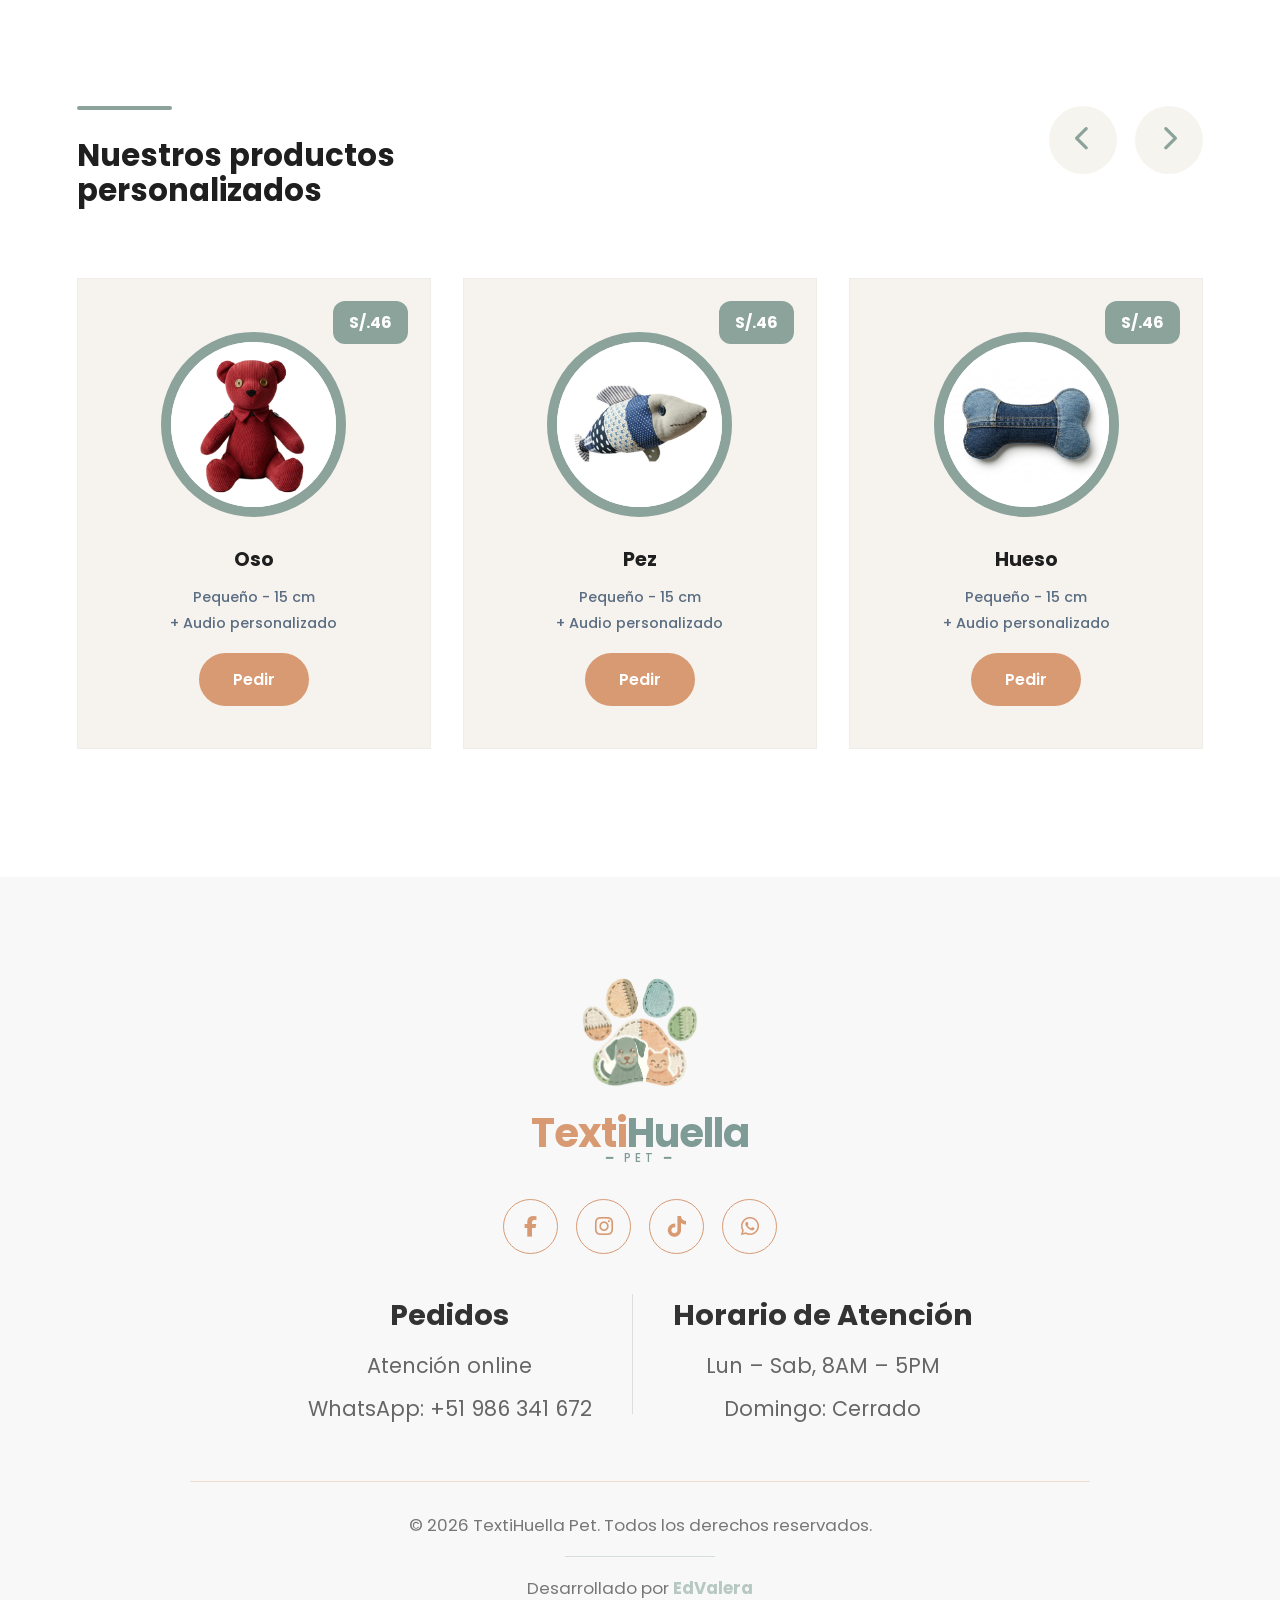
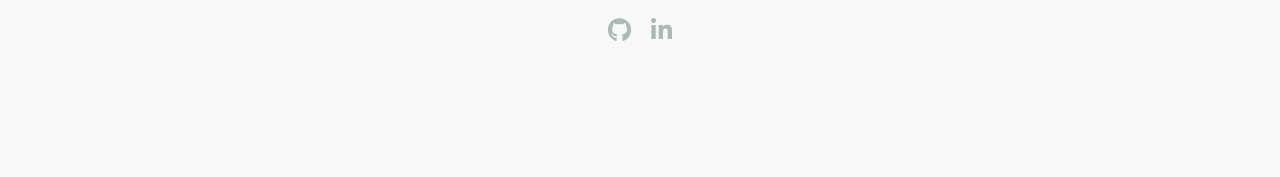
==== commit db5b2f17: "feat: improve responsive hero and product sliders" ====
--- a/index.html
+++ b/index.html
@@ -14,7 +14,7 @@
       rel="stylesheet"
     />
 
-    <!-- Librería de iconos Font Awesome -->
+    <!-- Librería de iconos -->
     <link
       rel="stylesheet"
       href="https://cdnjs.cloudflare.com/ajax/libs/font-awesome/6.5.1/css/all.min.css"
@@ -70,16 +70,29 @@
               <a href="productos.html" class="hero-btn">Ver productos</a>
             </div>
           </div>
-        </div>
-
-        <!-- Flechas del slider -->
-        <button class="slider-arrow prev">
-          <i class="fas fa-chevron-left"></i>
-        </button>
-
-        <button class="slider-arrow next">
-          <i class="fas fa-chevron-right"></i>
-        </button>
+          <!-- Slide 3 -->
+          <div
+            class="slide"
+            style="background-image: url(assets/img/carousel-3.jpg)"
+          >
+            <div class="overlay"></div>
+
+            <div class="hero-content">
+              <p class="hero-subtitle">PROMOCIÓN ESPECIAL</p>
+
+              <h1>Obtén 10% de descuento en tu primera compra</h1>
+
+              <a href="productos.html" class="hero-btn">Aprovechar oferta</a>
+            </div>
+          </div>
+        </div>
+
+        <!-- Navegacion slider -->
+        <div class="hero-dots">
+          <button class="hero-dot active" data-slide="0"></button>
+          <button class="hero-dot" data-slide="1"></button>
+          <button class="hero-dot" data-slide="2"></button>
+        </div>
       </section>
 
       <!-- Sección sobre la empresa -->
@@ -337,14 +350,12 @@
                 <span class="product-price">S/.46</span>
 
                 <div class="product-image">
-                  <img
-                    src="assets/img/product-1.png"
-                    alt="Pelota personalizada"
-                  />
+                  <img src="assets/img/product-1.png" alt="Oso" />
                 </div>
 
                 <div class="product-content">
-                  <h3>Pelota (15 cm)</h3>
+                  <h3>Oso</h3>
+                  <p>Pequeño - 15 cm</p>
                   <p>+ Audio personalizado</p>
 
                   <a href="productos.html" class="product-btn">Pedir</a>
@@ -356,14 +367,12 @@
                 <span class="product-price">S/.46</span>
 
                 <div class="product-image">
-                  <img
-                    src="assets/img/product-2.jpg"
-                    alt="Osito personalizado"
-                  />
+                  <img src="assets/img/product-2.jpg" alt="Pez" />
                 </div>
 
                 <div class="product-content">
-                  <h3>Osito (15 cm)</h3>
+                  <h3>Pez</h3>
+                  <p>Pequeño - 15 cm</p>
                   <p>+ Audio personalizado</p>
 
                   <a href="productos.html" class="product-btn">Pedir</a>
@@ -375,11 +384,12 @@
                 <span class="product-price">S/.46</span>
 
                 <div class="product-image">
-                  <img src="assets/img/product-3.jpg" alt="Pez personalizado" />
+                  <img src="assets/img/product-3.jpg" alt="Hueso" />
                 </div>
 
                 <div class="product-content">
-                  <h3>Pez (15 cm)</h3>
+                  <h3>Hueso</h3>
+                  <p>Pequeño - 15 cm</p>
                   <p>+ Audio personalizado</p>
 
                   <a href="productos.html" class="product-btn">Pedir</a>
@@ -393,12 +403,13 @@
                 <div class="product-image">
                   <img
                     src="assets/img/product-4.jpg"
-                    alt="Huesito personalizado"
+                    alt="Esfera personalizado"
                   />
                 </div>
 
                 <div class="product-content">
-                  <h3>Huesito (15 cm)</h3>
+                  <h3>Esfera</h3>
+                  <p>Pequeño - 15 cm</p>
                   <p>+ Audio personalizado</p>
 
                   <a href="productos.html" class="product-btn">Pedir</a>
@@ -435,7 +446,9 @@
     <!-- Archivos JavaScript -->
     <script src="js/components.js"></script>
     <script src="js/navbar.js"></script>
-    <script src="js/main.js"></script>
     <script src="js/hero-slider.js"></script>
+    <script src="js/video-modal.js"></script>
+    <script src="js/services-slider.js"></script>
+    <script src="js/products-slider.js"></script>
   </body>
 </html>
--- a/css/styles.css
+++ b/css/styles.css
@@ -147,15 +147,19 @@
 .story-section {
   width: 100%;
   background: #ffffff;
-  padding: 90px 20px;
+  padding: 70px 0;
 }
 
 .story-container {
-  max-width: 1500px;
+  width: 100%;
+  max-width: 1600px;
   margin: 0 auto;
   display: flex;
   align-items: center;
   gap: 60px;
+  padding-left: 20px;
+  padding-right: 20px;
+  box-sizing: border-box;
 }
 
 /* Imagen destacada */
@@ -206,12 +210,14 @@
 }
 
 .story-content h2 {
-  font-size: 2.6rem;
+  font-size: clamp(1.7rem, 3.8vw, 2.4rem);
+  line-height: 1.2;
   margin-bottom: 20px;
 }
 
 .story-content p {
-  font-size: 1.1rem;
+  font-size: clamp(0.95rem, 1.5vw, 1.1rem);
+  line-height: 1.75;
   color: #555;
   margin-bottom: 25px;
 }
@@ -226,6 +232,9 @@
   cursor: pointer;
   font-weight: 600;
 }
+.story-btn:hover {
+  background: #c8865f;
+}
 
 /* Modal de video */
 .video-modal {
@@ -270,8 +279,8 @@
 }
 
 .services-wrapper {
-  width: 92%;
-  max-width: 1600px;
+  width: 88%;
+  max-width: 1200px;
   margin: 0 auto;
 }
 
@@ -400,8 +409,8 @@
 }
 
 .products-wrapper {
-  width: 92%;
-  max-width: 1600px;
+  width: 88%;
+  max-width: 1200px;
   margin: 0 auto;
 }
 
@@ -536,9 +545,13 @@
   font-size: clamp(0.9rem, 1vw, 1rem);
   color: #5b6d82;
   font-weight: 500;
-  margin-bottom: 24px;
-}
-
+  margin-bottom: 6px;
+  line-height: 1.35;
+}
+
+.product-content p:last-of-type {
+  margin-bottom: 20px;
+}
 /* Botón */
 .product-btn {
   display: inline-block;
@@ -587,7 +600,9 @@
   .about-list li {
     font-size: 1rem;
   }
-
+  .story-content h2 {
+    font-size: 1.7rem;
+  }
   .services-section {
     min-height: auto;
     padding: 80px 0;
@@ -688,20 +703,12 @@
     text-align: center;
   }
 
-  .story-content h2 {
-    font-size: 2rem;
-  }
-
   .video-modal iframe {
     height: 300px;
   }
 
   .services-section {
     padding: 70px 0;
-  }
-
-  .services-wrapper {
-    width: 94%;
   }
 
   .services-header {
--- a/css/hero.css
+++ b/css/hero.css
@@ -54,7 +54,7 @@
 
 /* Título principal */
 .hero-content h1 {
-  font-size: 4rem;
+  font-size: 3.3rem;
   font-weight: 800;
   line-height: 1.15;
   max-width: 950px;
@@ -78,41 +78,42 @@
   background: #7b918b;
 }
 
-/* Flechas de navegación */
-.slider-arrow {
+/* Navegación */
+.hero-dots {
   position: absolute;
-  top: 50%;
-  transform: translateY(-50%);
-  width: 65px;
-  height: 65px;
+  bottom: 35px;
+  left: 50%;
+  transform: translateX(-50%);
+  display: flex;
+  gap: 12px;
+  z-index: 6;
+}
+
+.hero-dot {
+  width: 14px;
+  height: 14px;
+  border-radius: 50%;
   border: none;
-  border-radius: 50%;
-  background: rgba(216, 154, 115, 0.85);
-  color: white;
-  font-size: 2rem;
+  background: rgba(255, 255, 255, 0.45);
   cursor: pointer;
-  z-index: 5;
   transition: 0.3s ease;
-}
-
-.slider-arrow:hover {
-  background: rgba(216, 154, 115, 1);
-}
-
-.slider-arrow.prev {
-  left: 40px;
-}
-
-.slider-arrow.next {
-  right: 40px;
-}
-
+  padding: 0;
+}
+
+.hero-dot:hover {
+  background: rgba(255, 255, 255, 0.75);
+}
+
+.hero-dot.active {
+  background: #d89a73;
+  transform: scale(1.15);
+}
 /* Diseño responsive del hero slider */
 
 /* Tablets */
 @media (max-width: 992px) {
   .hero-content h1 {
-    font-size: 3.6rem;
+    font-size: 3rem;
     max-width: 800px;
   }
 
@@ -123,20 +124,6 @@
   .hero-btn {
     font-size: 1.1rem;
     padding: 16px 38px;
-  }
-
-  .slider-arrow {
-    width: 55px;
-    height: 55px;
-    font-size: 1.7rem;
-  }
-
-  .slider-arrow.prev {
-    left: 25px;
-  }
-
-  .slider-arrow.next {
-    right: 25px;
   }
 }
 
@@ -157,7 +144,7 @@
   }
 
   .hero-content h1 {
-    font-size: 3rem;
+    font-size: 2.2rem;
     line-height: 1.2;
     margin-bottom: 25px;
   }
@@ -167,20 +154,14 @@
     padding: 14px 34px;
     border-radius: 40px;
   }
-
-  .slider-arrow {
-    width: 50px;
-    height: 50px;
-    font-size: 1.5rem;
-    top: 58%;
-  }
-
-  .slider-arrow.prev {
-    left: 18px;
-  }
-
-  .slider-arrow.next {
-    right: 18px;
+  .hero-dots {
+    bottom: 25px;
+    gap: 10px;
+  }
+
+  .hero-dot {
+    width: 12px;
+    height: 12px;
   }
 }
 
@@ -196,7 +177,7 @@
   }
 
   .hero-content h1 {
-    font-size: 2.4rem;
+    font-size: 2rem;
     max-width: 100%;
   }
 
@@ -205,10 +186,13 @@
     padding: 13px 30px;
   }
 
-  .slider-arrow {
-    width: 46px;
-    height: 46px;
-    font-size: 1.3rem;
+  .hero-dots {
+    bottom: 20px;
+  }
+
+  .hero-dot {
+    width: 10px;
+    height: 10px;
   }
 }
 
@@ -226,10 +210,4 @@
     font-size: 0.85rem;
     padding: 12px 26px;
   }
-
-  .slider-arrow {
-    width: 42px;
-    height: 42px;
-    font-size: 1.1rem;
-  }
-}
+}
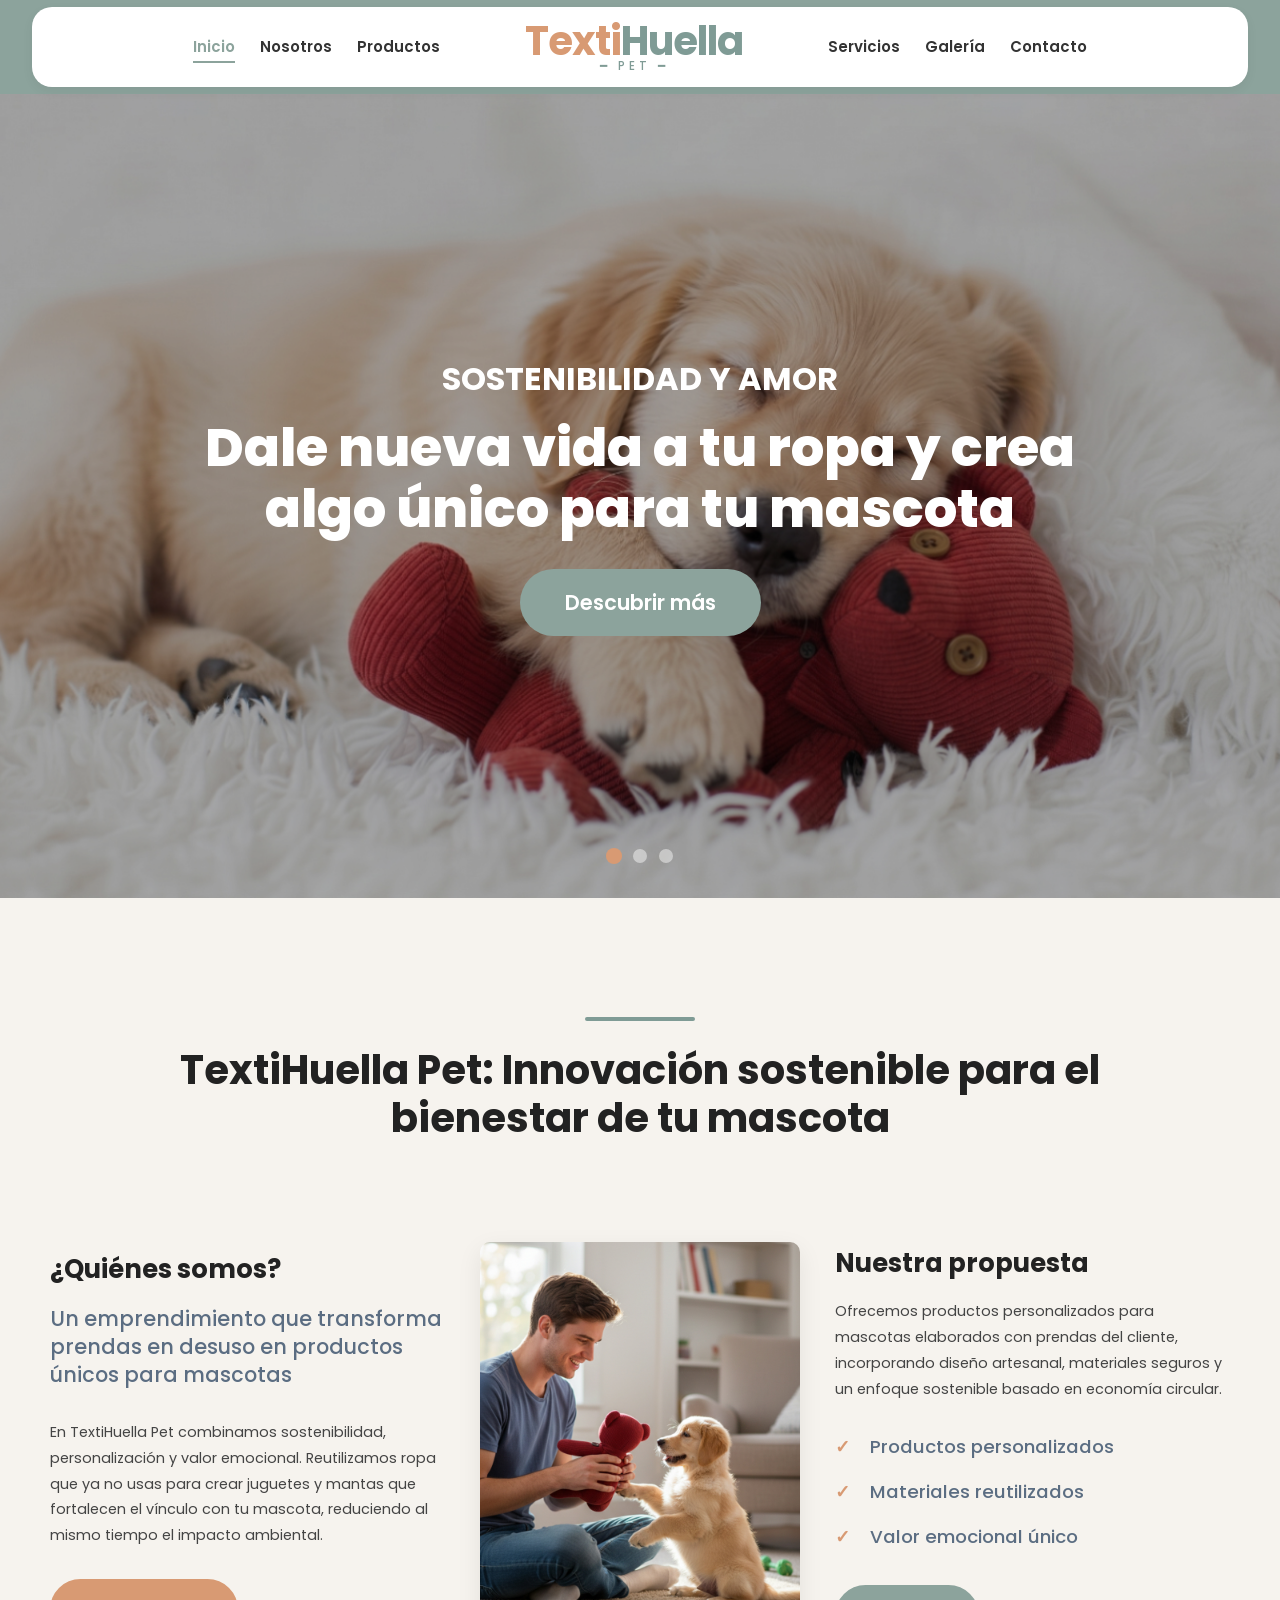
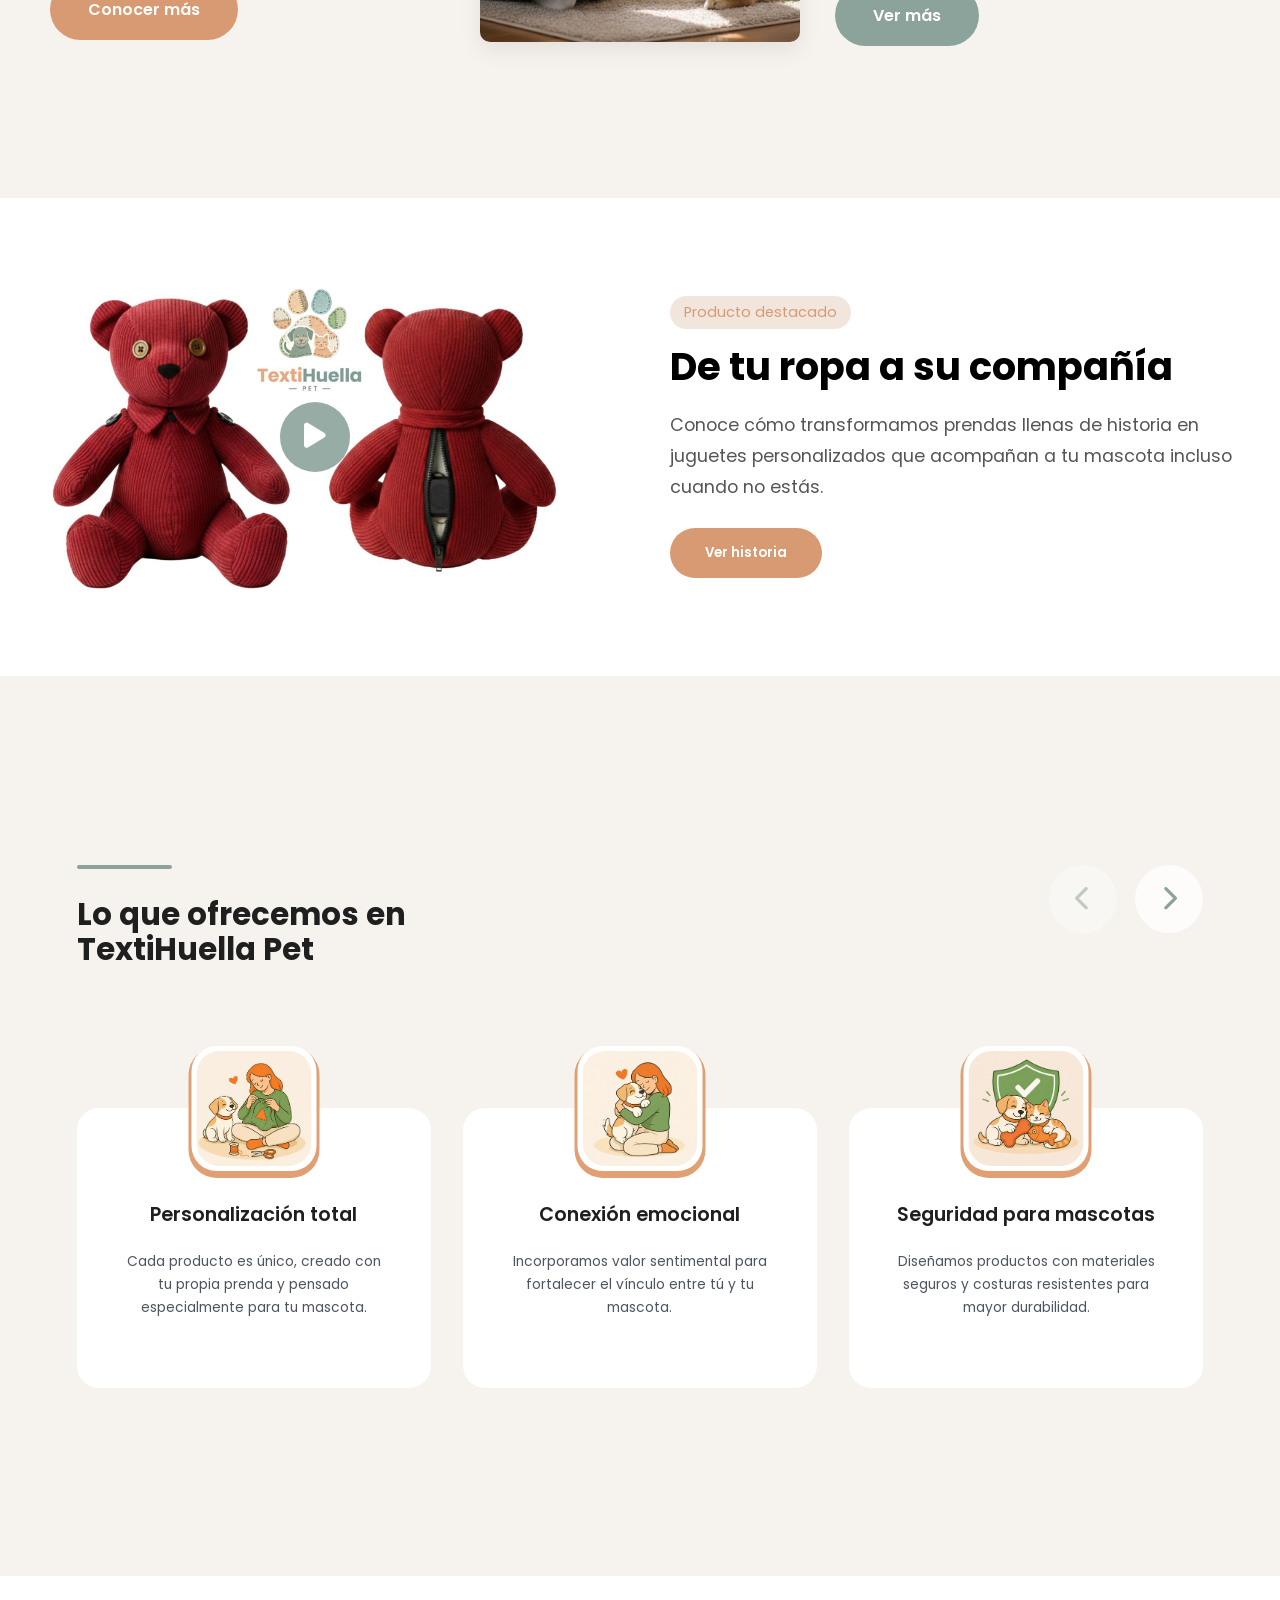
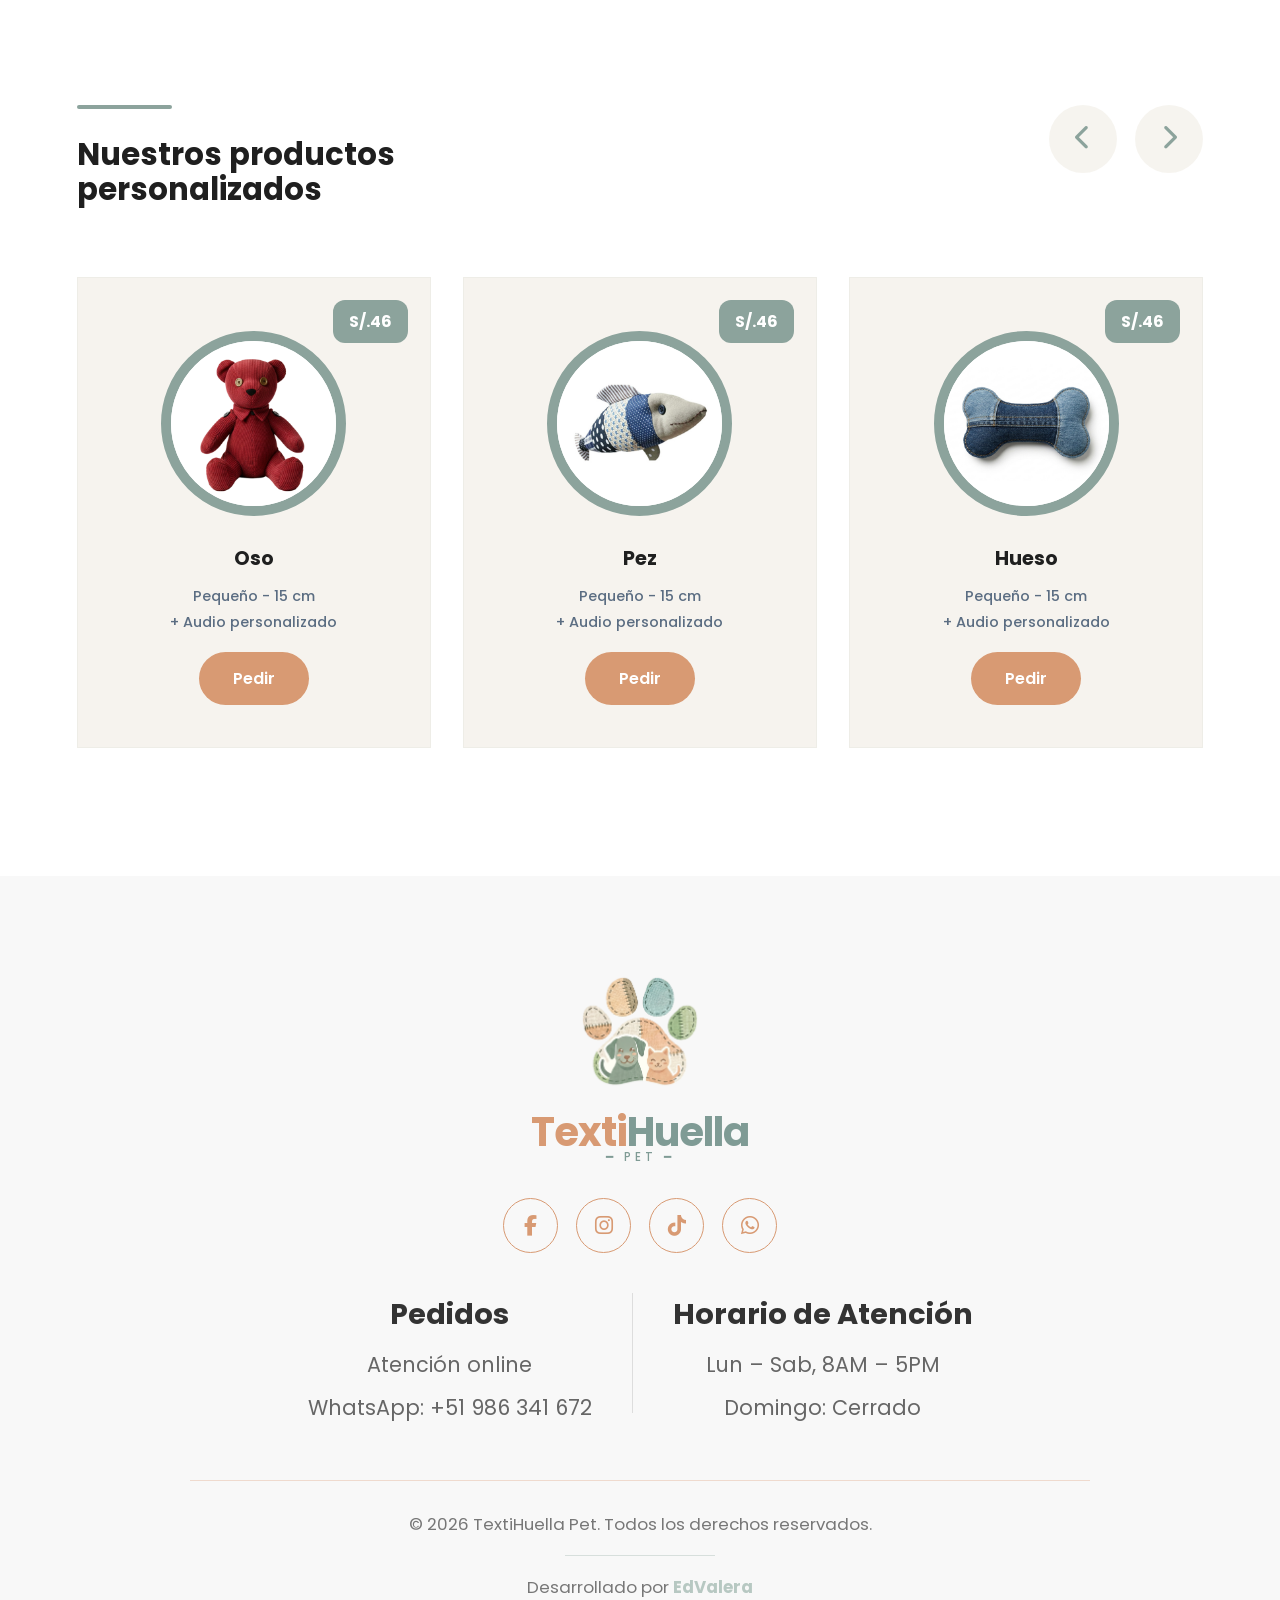
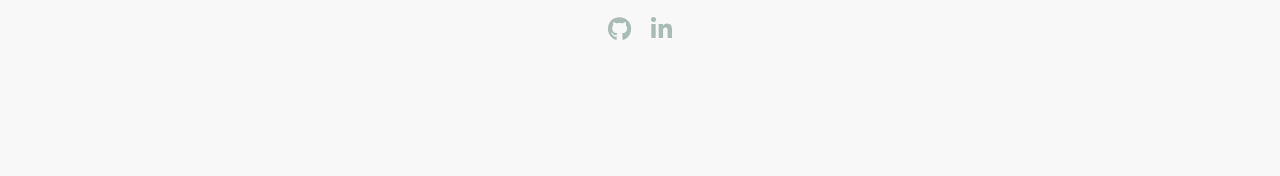
==== commit a4b747b0: "style: enhance mobile navbar" ====
--- a/index.html
+++ b/index.html
@@ -24,7 +24,6 @@
     <link rel="stylesheet" href="css/styles.css" />
     <link rel="stylesheet" href="css/navbar.css" />
     <link rel="stylesheet" href="css/footer.css" />
-    <link rel="stylesheet" href="css/responsive.css" />
     <link rel="stylesheet" href="css/hero.css" />
   </head>
 
--- a/css/navbar.css
+++ b/css/navbar.css
@@ -9,7 +9,8 @@
 /* Contenedor general del navbar */
 .navbar-container {
   width: 100%;
-  padding-bottom: 15px;
+  padding-top: 7px;
+  padding-bottom: 7px;
   position: relative;
   z-index: 1000;
   background-color: #8ca39c;
@@ -27,7 +28,7 @@
   padding: 14px 28px;
   margin: 0 auto;
   background: white;
-  border-radius: 0 0 40px 40px;
+  border-radius: 20px;
   display: flex;
   justify-content: center;
   gap: 35px;
@@ -147,13 +148,20 @@
   border-radius: 15px;
   overflow: hidden;
   box-shadow: 0 4px 12px rgba(0, 0, 0, 0.08);
+  border: 6px solid #8ca39c;
+
+  position: absolute;
+  top: 100%;
+  left: 50%;
+  transform: translateX(-50%);
+  z-index: 999;
 }
 
 /* Enlaces móviles */
 .mobile-menu a {
   padding: 15px 20px;
   text-decoration: none;
-  color: #333;
+  color: #a0a0a0;
   font-weight: 600;
   border-bottom: 1px solid #eee;
   transition: 0.3s ease;
@@ -168,3 +176,178 @@
 .mobile-menu.active {
   display: flex;
 }
+
+/* Laptops pequeñas */
+@media (max-width: 1200px) {
+  .nav-wrapper {
+    width: 95%;
+    padding: 16px 25px;
+  }
+
+  .nav-left,
+  .nav-right {
+    gap: 18px;
+    padding-inline: 2%;
+  }
+
+  .nav-left a,
+  .nav-right a {
+    font-size: clamp(14px, 0.9vw, 17px);
+  }
+
+  .logo-main {
+    font-size: clamp(2rem, 2.3vw, 2.6rem);
+  }
+
+  .logo-pet-below {
+    font-size: clamp(0.7rem, 0.8vw, 0.9rem);
+    letter-spacing: 3px;
+  }
+}
+
+/* Tablets */
+@media (max-width: 992px) {
+  /* Ocultar navbar de escritorio */
+  .nav-wrapper {
+    display: none;
+  }
+
+  /* Mostrar navbar móvil */
+  .mobile-header {
+    display: flex;
+    justify-content: space-between;
+    align-items: center;
+    width: 92%;
+    margin: 0 auto;
+    background: white;
+    padding: 14px 20px;
+    border-radius: 20px;
+    box-shadow: 0 4px 12px rgba(0, 0, 0, 0.06);
+  }
+
+  .nav-left,
+  .nav-right {
+    gap: 12px;
+    padding-inline: 1.5%;
+  }
+
+  .nav-left a,
+  .nav-right a {
+    font-size: clamp(13px, 1vw, 16px);
+  }
+
+  .mobile-header .logo-main {
+    font-size: clamp(1.9rem, 3.5vw, 2.3rem);
+  }
+}
+
+/* Móviles */
+@media (max-width: 768px) {
+  /* Ocultar navbar de escritorio */
+  .nav-wrapper {
+    display: none;
+  }
+
+  /* Mostrar navbar móvil */
+  .mobile-header {
+    display: flex;
+    justify-content: space-between;
+    align-items: center;
+    width: 92%;
+    margin: 0 auto;
+    background: white;
+    padding: 14px 20px;
+    box-shadow: 0 4px 12px rgba(0, 0, 0, 0.06);
+  }
+
+  /* Logo responsive */
+  .mobile-header .logo-navbar {
+    display: flex;
+    flex-direction: column;
+    align-items: center;
+    justify-content: center;
+    line-height: 1;
+  }
+
+  .mobile-header .logo-main {
+    font-size: clamp(1.7rem, 4vw, 2.1rem);
+    font-weight: 700;
+    letter-spacing: -1px;
+  }
+
+  .mobile-header .logo-pet-below {
+    width: 100%;
+    text-align: center;
+    font-size: clamp(0.6rem, 2vw, 0.75rem);
+    letter-spacing: 4px;
+  }
+
+  /* Botón hamburguesa */
+  .menu-toggle {
+    font-size: 30px;
+    padding: 8px 14px;
+  }
+
+  /* Menú desplegable */
+  .mobile-menu {
+    width: 92%;
+    margin-top: 10px;
+  }
+
+  .mobile-menu a {
+    font-size: 16px;
+    padding: 16px 20px;
+  }
+
+  .mobile-menu a.active {
+    color: #8ca39c;
+    background: #f7f7f7;
+  }
+}
+
+/* Celulares pequeños */
+@media (max-width: 480px) {
+  .mobile-header {
+    padding: 12px 16px;
+  }
+
+  .mobile-header .logo-main {
+    font-size: clamp(1.5rem, 4vw, 1.9rem);
+  }
+
+  .mobile-header .logo-pet-below {
+    width: 100%;
+    text-align: center;
+    font-size: clamp(0.55rem, 2vw, 0.65rem);
+    letter-spacing: 2px;
+  }
+
+  .menu-toggle {
+    font-size: 24px;
+    padding: 8px 12px;
+  }
+
+  .mobile-menu a {
+    font-size: 15px;
+    padding: 14px 16px;
+  }
+}
+
+/* Pantallas extra pequeñas */
+@media (max-width: 360px) {
+  .mobile-header .logo-main {
+    font-size: clamp(1.3rem, 4vw, 1.7rem);
+  }
+
+  .mobile-header .logo-pet-below {
+    width: 100%;
+    text-align: center;
+    font-size: clamp(0.5rem, 2vw, 0.55rem);
+    letter-spacing: 2px;
+  }
+
+  .menu-toggle {
+    font-size: 22px;
+    padding: 6px 10px;
+  }
+}
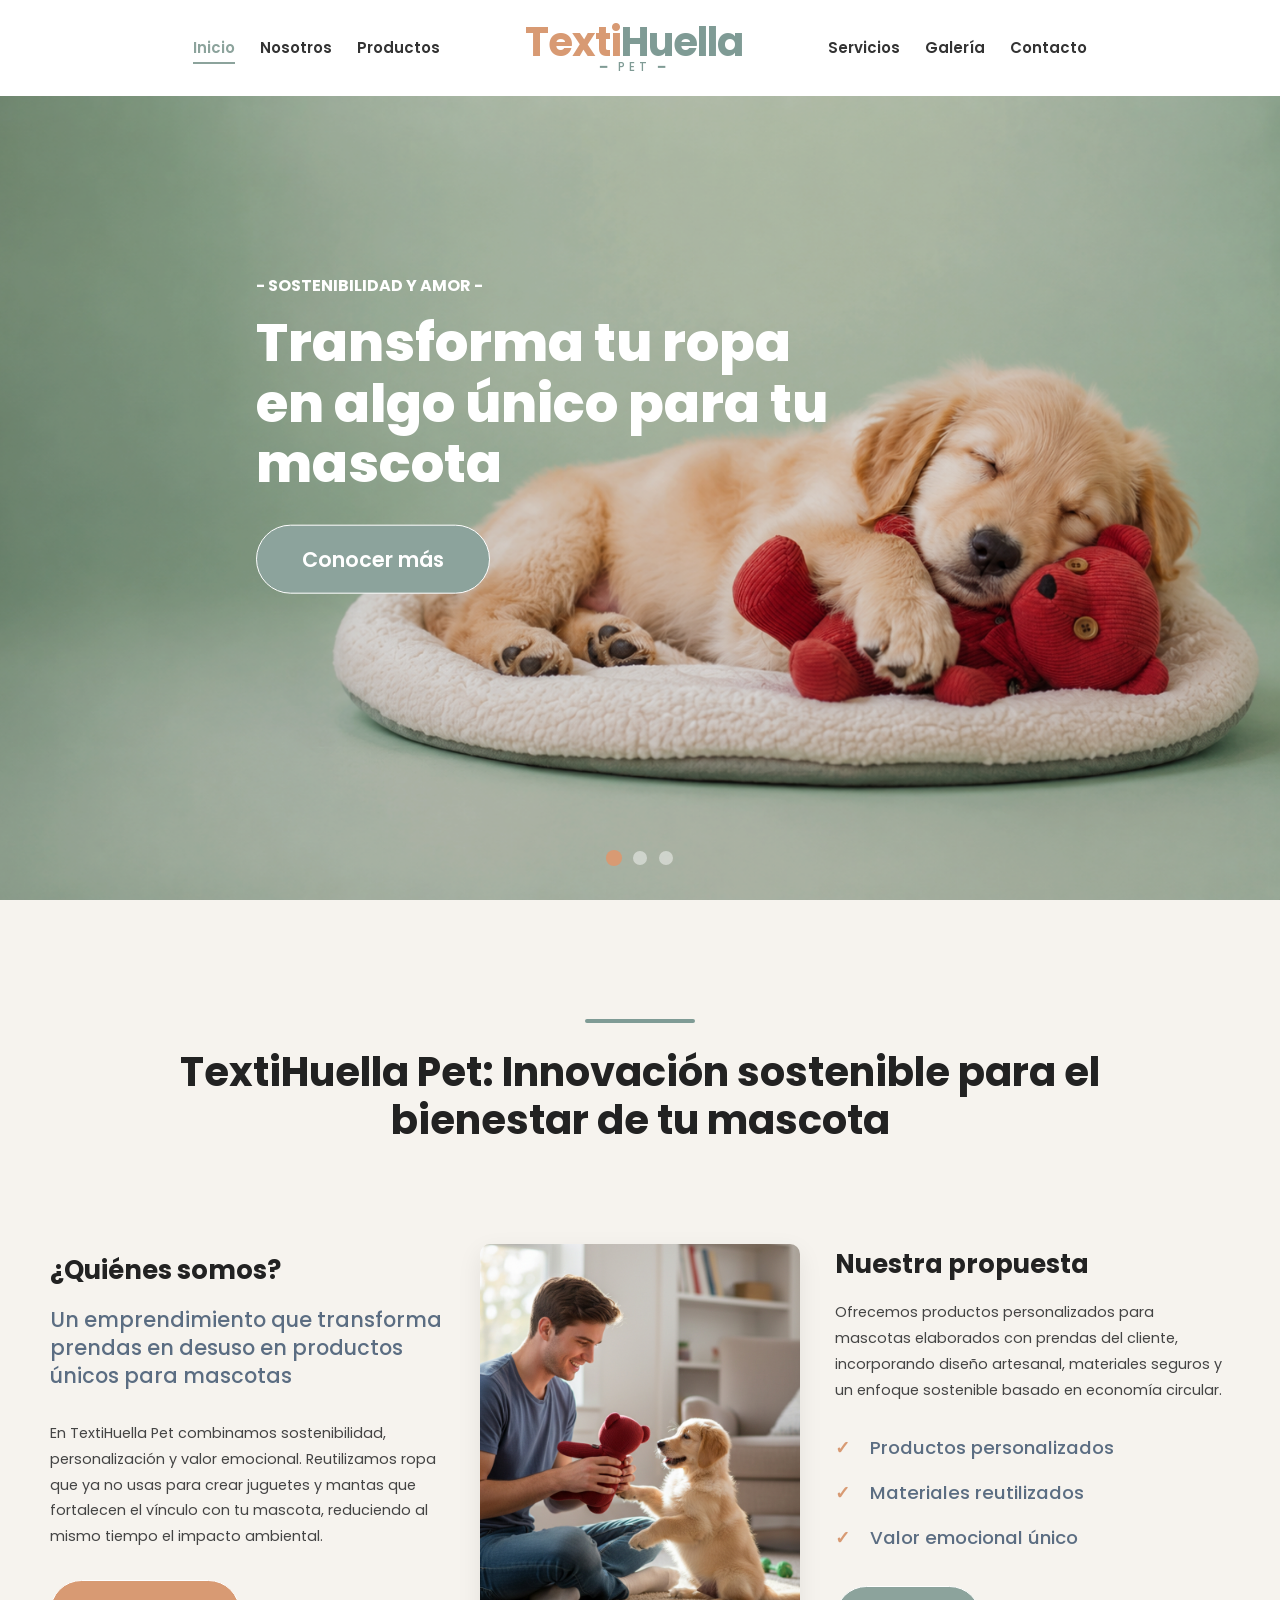
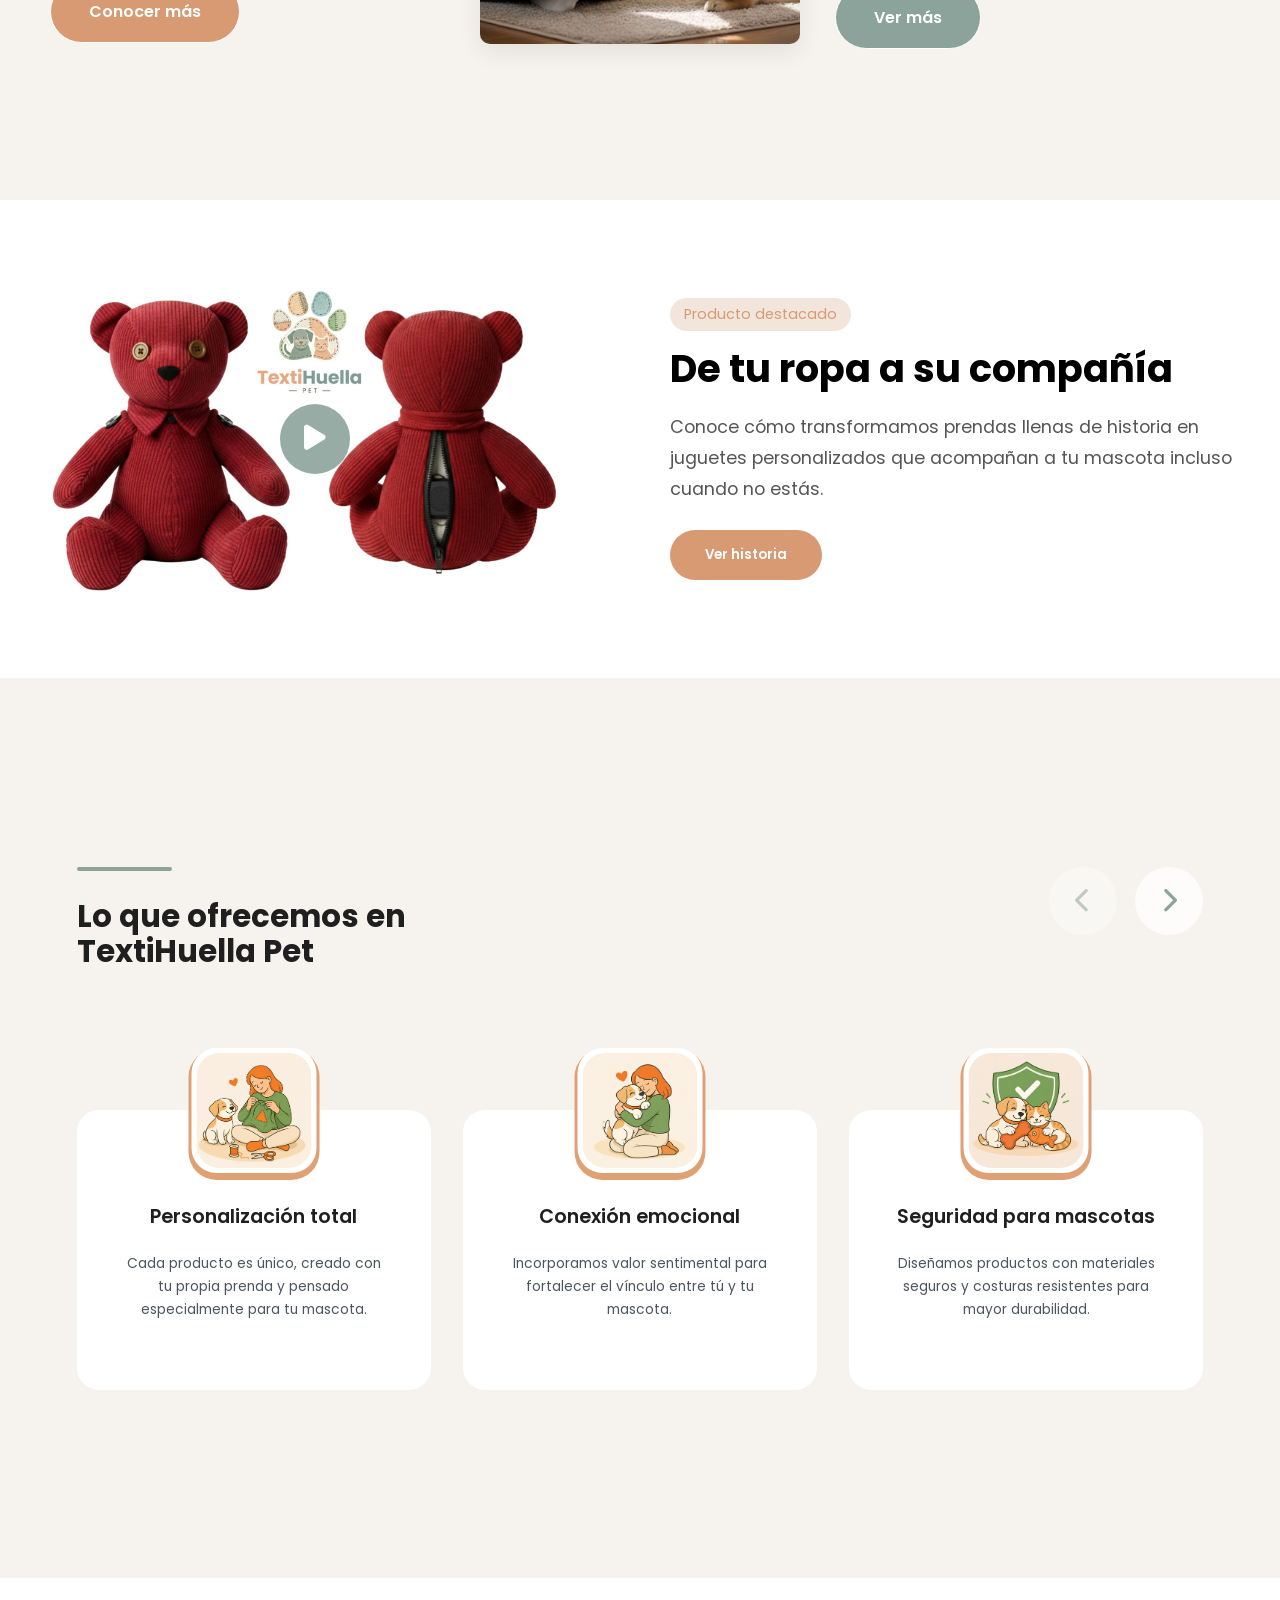
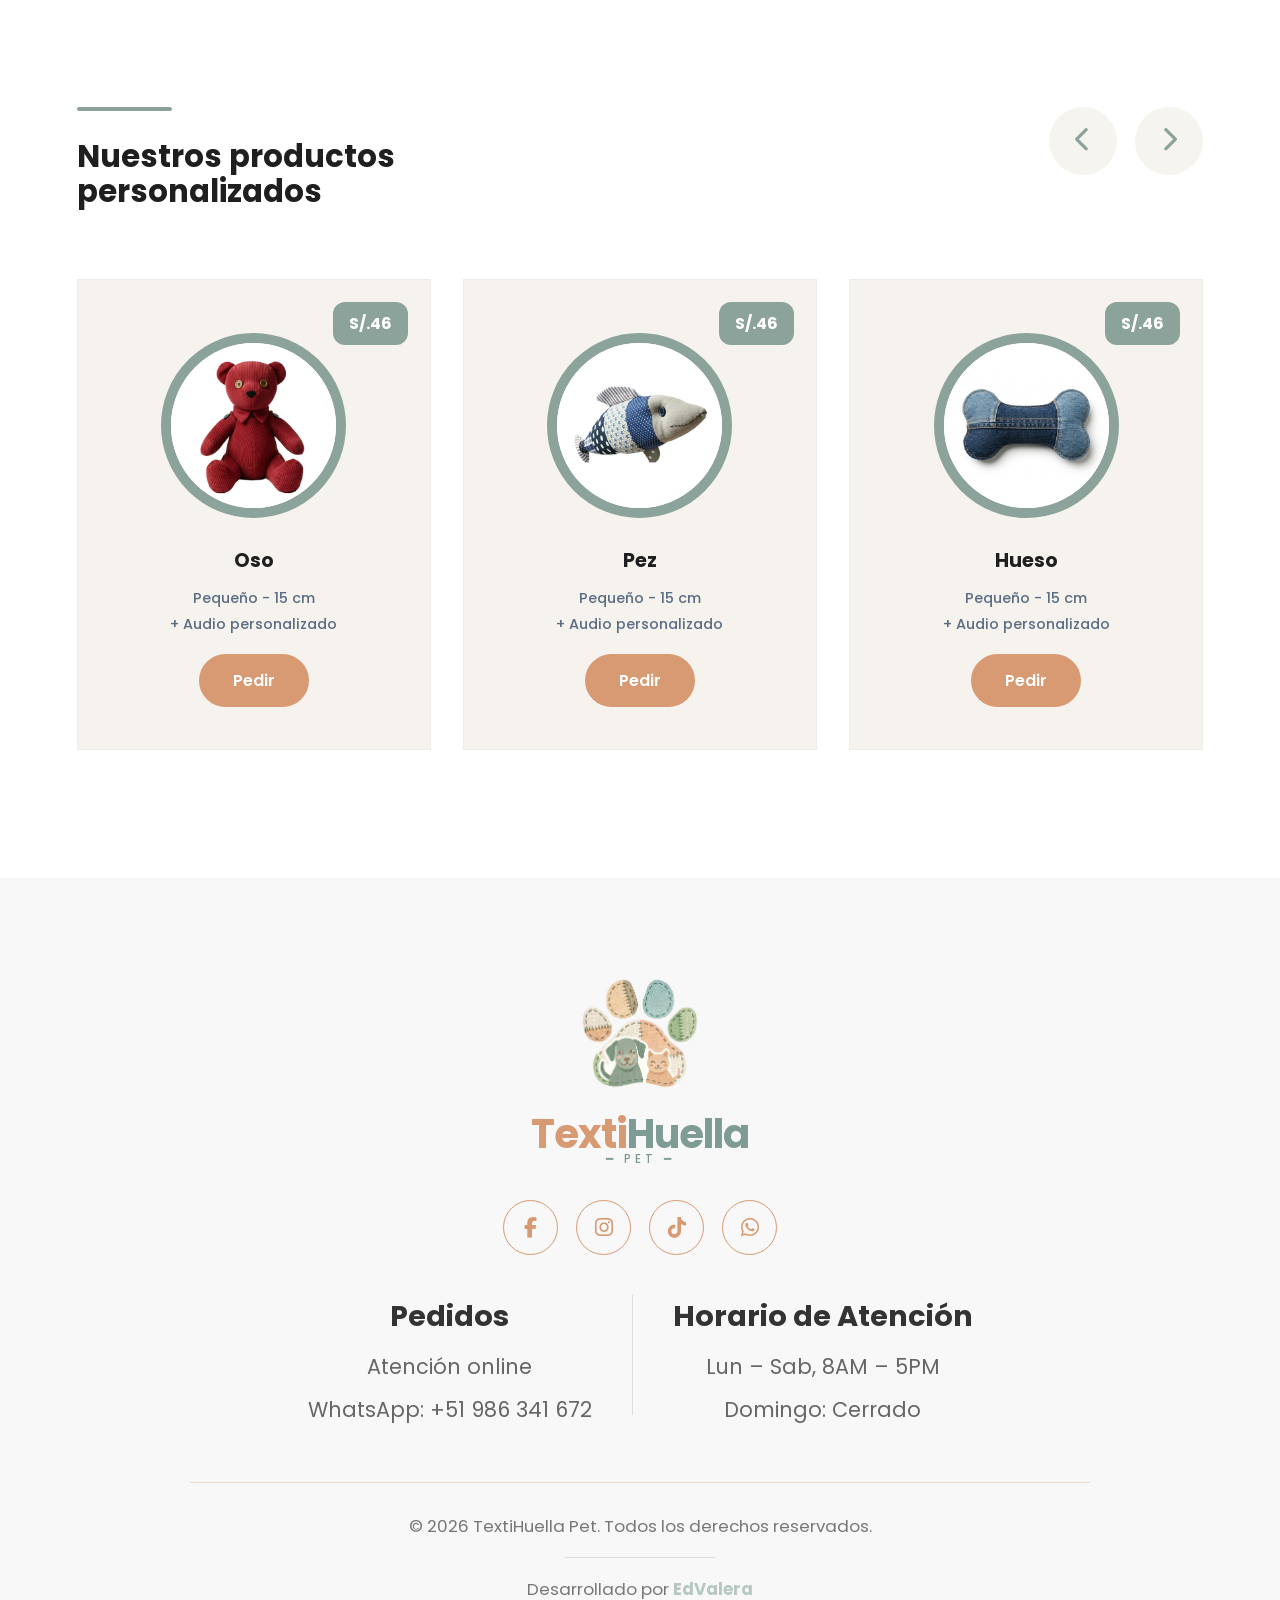
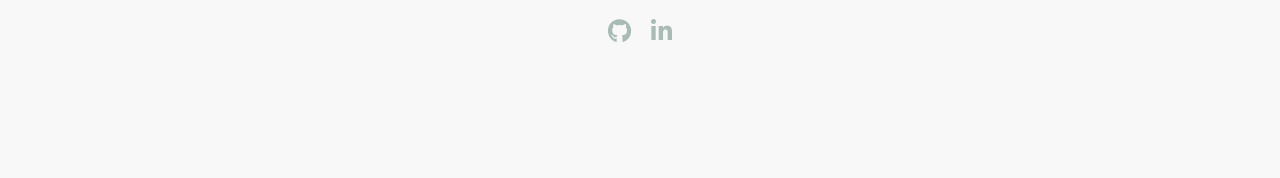
==== commit dba78281: "style: refine hero and navbar" ====
--- a/index.html
+++ b/index.html
@@ -39,49 +39,51 @@
           <!-- Slide 1 -->
           <div
             class="slide"
-            style="background-image: url(assets/img/carousel-1.jpg)"
+            style="background-image: url(assets/img/carousel-1.png)"
           >
             <div class="overlay"></div>
 
             <div class="hero-content">
-              <p class="hero-subtitle">SOSTENIBILIDAD Y AMOR</p>
-
-              <h1>
-                Dale nueva vida a tu ropa y crea algo único para tu mascota
-              </h1>
-
-              <a href="productos.html" class="hero-btn">Descubrir más</a>
+              <p class="hero-subtitle">- SOSTENIBILIDAD Y AMOR -</p>
+
+              <h1>Transforma tu ropa en algo único para tu mascota</h1>
+
+              <a href="nosotros.html" class="hero-btn btn-slide1"
+                >Conocer más</a
+              >
             </div>
           </div>
 
           <!-- Slide 2 -->
           <div
             class="slide"
-            style="background-image: url(assets/img/carousel-2.jpg)"
+            style="background-image: url(assets/img/carousel-2.png)"
           >
             <div class="overlay"></div>
 
             <div class="hero-content">
-              <p class="hero-subtitle">PERSONALIZACIÓN REAL</p>
-
-              <h1>Productos hechos con tus prendas y tu historia</h1>
-
-              <a href="productos.html" class="hero-btn">Ver productos</a>
+              <p class="hero-subtitle">- PERSONALIZACIÓN REAL -</p>
+
+              <h1>Inspírate con creaciones únicas hechas para cada mascota</h1>
+
+              <a href="galeria.html" class="hero-btn btn-slide2">Ver galería</a>
             </div>
           </div>
           <!-- Slide 3 -->
           <div
             class="slide"
-            style="background-image: url(assets/img/carousel-3.jpg)"
+            style="background-image: url(assets/img/carousel-3.png)"
           >
             <div class="overlay"></div>
 
             <div class="hero-content">
-              <p class="hero-subtitle">PROMOCIÓN ESPECIAL</p>
+              <p class="hero-subtitle">- PROMOCIÓN ESPECIAL -</p>
 
               <h1>Obtén 10% de descuento en tu primera compra</h1>
 
-              <a href="productos.html" class="hero-btn">Aprovechar oferta</a>
+              <a href="productos.html" class="hero-btn btn-slide3"
+                >Ver oferta</a
+              >
             </div>
           </div>
         </div>
--- a/css/styles.css
+++ b/css/styles.css
@@ -127,20 +127,22 @@
 
 .about-btn-orange {
   background: #d89a73;
-  color: white;
+  color: #ffffff;
+  border: 1px solid #ffffff;
 }
 
 .about-btn-orange:hover {
-  background: #c8865f;
+  background: #d47f4d;
 }
 
 .about-btn-green {
   background: #8ca39c;
-  color: white;
+  color: #ffffff;
+  border: 1px solid #ffffff;
 }
 
 .about-btn-green:hover {
-  background: #758f88;
+  background: #6d8d84;
 }
 
 /* Sección historia */
--- a/css/navbar.css
+++ b/css/navbar.css
@@ -9,11 +9,10 @@
 /* Contenedor general del navbar */
 .navbar-container {
   width: 100%;
-  padding-top: 7px;
-  padding-bottom: 7px;
+  padding-top: 8px;
+  padding-bottom: 8px;
   position: relative;
   z-index: 1000;
-  background-color: #8ca39c;
 }
 
 /* Navegación principal */
@@ -24,16 +23,12 @@
 /* Caja principal */
 .nav-wrapper {
   width: 95%;
-  max-width: 1250px;
   padding: 14px 28px;
   margin: 0 auto;
-  background: white;
-  border-radius: 20px;
   display: flex;
   justify-content: center;
   gap: 35px;
   align-items: center;
-  box-shadow: 0 4px 12px rgba(0, 0, 0, 0.05);
 }
 
 /* Menús laterales */
@@ -148,7 +143,7 @@
   border-radius: 15px;
   overflow: hidden;
   box-shadow: 0 4px 12px rgba(0, 0, 0, 0.08);
-  border: 6px solid #8ca39c;
+  border: 4px solid #8ca39c41;
 
   position: absolute;
   top: 100%;
@@ -168,8 +163,8 @@
 }
 
 .mobile-menu a:hover {
-  background: #f7f7f7;
-  color: #8ca39c;
+  background: #d89a730a;
+  color: #d89a73;
 }
 
 /* Menú móvil activo */
@@ -219,10 +214,7 @@
     align-items: center;
     width: 92%;
     margin: 0 auto;
-    background: white;
     padding: 14px 20px;
-    border-radius: 20px;
-    box-shadow: 0 4px 12px rgba(0, 0, 0, 0.06);
   }
 
   .nav-left,
@@ -255,9 +247,7 @@
     align-items: center;
     width: 92%;
     margin: 0 auto;
-    background: white;
     padding: 14px 20px;
-    box-shadow: 0 4px 12px rgba(0, 0, 0, 0.06);
   }
 
   /* Logo responsive */
--- a/css/hero.css
+++ b/css/hero.css
@@ -20,7 +20,7 @@
   height: 100%;
   position: relative;
   background-size: cover;
-  background-position: center;
+  background-position: center right;
   background-repeat: no-repeat;
 }
 
@@ -28,7 +28,7 @@
 .overlay {
   position: absolute;
   inset: 0;
-  background: rgba(0, 0, 0, 0.35);
+  background: rgba(0, 0, 0, 0.116);
 }
 
 /* Contenido principal */
@@ -39,15 +39,18 @@
   display: flex;
   flex-direction: column;
   justify-content: center;
-  align-items: center;
-  text-align: center;
-  padding: 0 20px;
+  align-items: flex-start;
+  text-align: left;
+  width: 100%;
+  max-width: 600px;
+  margin-left: 20%;
+  transform: translateY(-8%);
   color: white;
 }
 
 /* Subtítulo */
 .hero-subtitle {
-  font-size: 2rem;
+  font-size: 1rem;
   font-weight: 700;
   margin-bottom: 15px;
 }
@@ -64,18 +67,45 @@
 /* Botón principal */
 .hero-btn {
   display: inline-block;
-  background: #8ca39c;
-  color: white;
   padding: 18px 45px;
   border-radius: 50px;
   text-decoration: none;
   font-size: 1.3rem;
   font-weight: 600;
-  transition: 0.3s ease;
-}
-
-.hero-btn:hover {
-  background: #7b918b;
+  transition: all 0.3s ease;
+}
+
+/* Slide 1 */
+.btn-slide1 {
+  background: #8ca39c;
+  color: #ffffff;
+  border: 1px solid #ffffff;
+}
+
+.btn-slide1:hover {
+  background: #6d8d84;
+}
+
+/* Slide 2 */
+.btn-slide2 {
+  background: #d1aa85;
+  color: #ffffff;
+  border: 1px solid #ffffff;
+}
+
+.btn-slide2:hover {
+  background: #bd9169;
+}
+
+/* Slide 3 */
+.btn-slide3 {
+  background: #d89a73;
+  color: #ffffff;
+  border: 1px solid #ffffff;
+}
+
+.btn-slide3:hover {
+  background: #d47f4d;
 }
 
 /* Navegación */
@@ -112,13 +142,21 @@
 
 /* Tablets */
 @media (max-width: 992px) {
+  .slide {
+    background-position: 70% center;
+  }
+  .hero-content {
+    max-width: 600px;
+    margin-left: 12%;
+    transform: translateY(-6%);
+  }
   .hero-content h1 {
     font-size: 3rem;
     max-width: 800px;
   }
 
   .hero-subtitle {
-    font-size: 1.6rem;
+    font-size: 0.8rem;
   }
 
   .hero-btn {
@@ -130,16 +168,20 @@
 /* Móviles */
 @media (max-width: 768px) {
   .hero-slider {
-    height: calc(100vh - 84px);
-    min-height: calc(100vh - 84px);
-  }
-
+    height: 68vh;
+    min-height: 68vh;
+  }
+  .slide {
+    background-position: 78% center;
+  }
   .hero-content {
-    padding: 0 25px;
+    max-width: 90%;
+    margin-left: 8%;
+    transform: translateY(-4%);
   }
 
   .hero-subtitle {
-    font-size: 1.2rem;
+    font-size: 0.8rem;
     margin-bottom: 12px;
   }
 
@@ -168,14 +210,12 @@
 /* Celulares pequeños */
 @media (max-width: 480px) {
   .hero-slider {
-    height: calc(100vh - 80px);
-    min-height: calc(100vh - 80px);
-  }
-
-  .hero-subtitle {
-    font-size: 0.95rem;
-  }
-
+    height: 62vh;
+    min-height: 62vh;
+  }
+  .slide {
+    background-position: 82% center;
+  }
   .hero-content h1 {
     font-size: 2rem;
     max-width: 100%;
@@ -198,6 +238,9 @@
 
 /* Pantallas extra pequeñas */
 @media (max-width: 360px) {
+  .slide {
+    background-position: 82% center;
+  }
   .hero-content h1 {
     font-size: 2.1rem;
   }
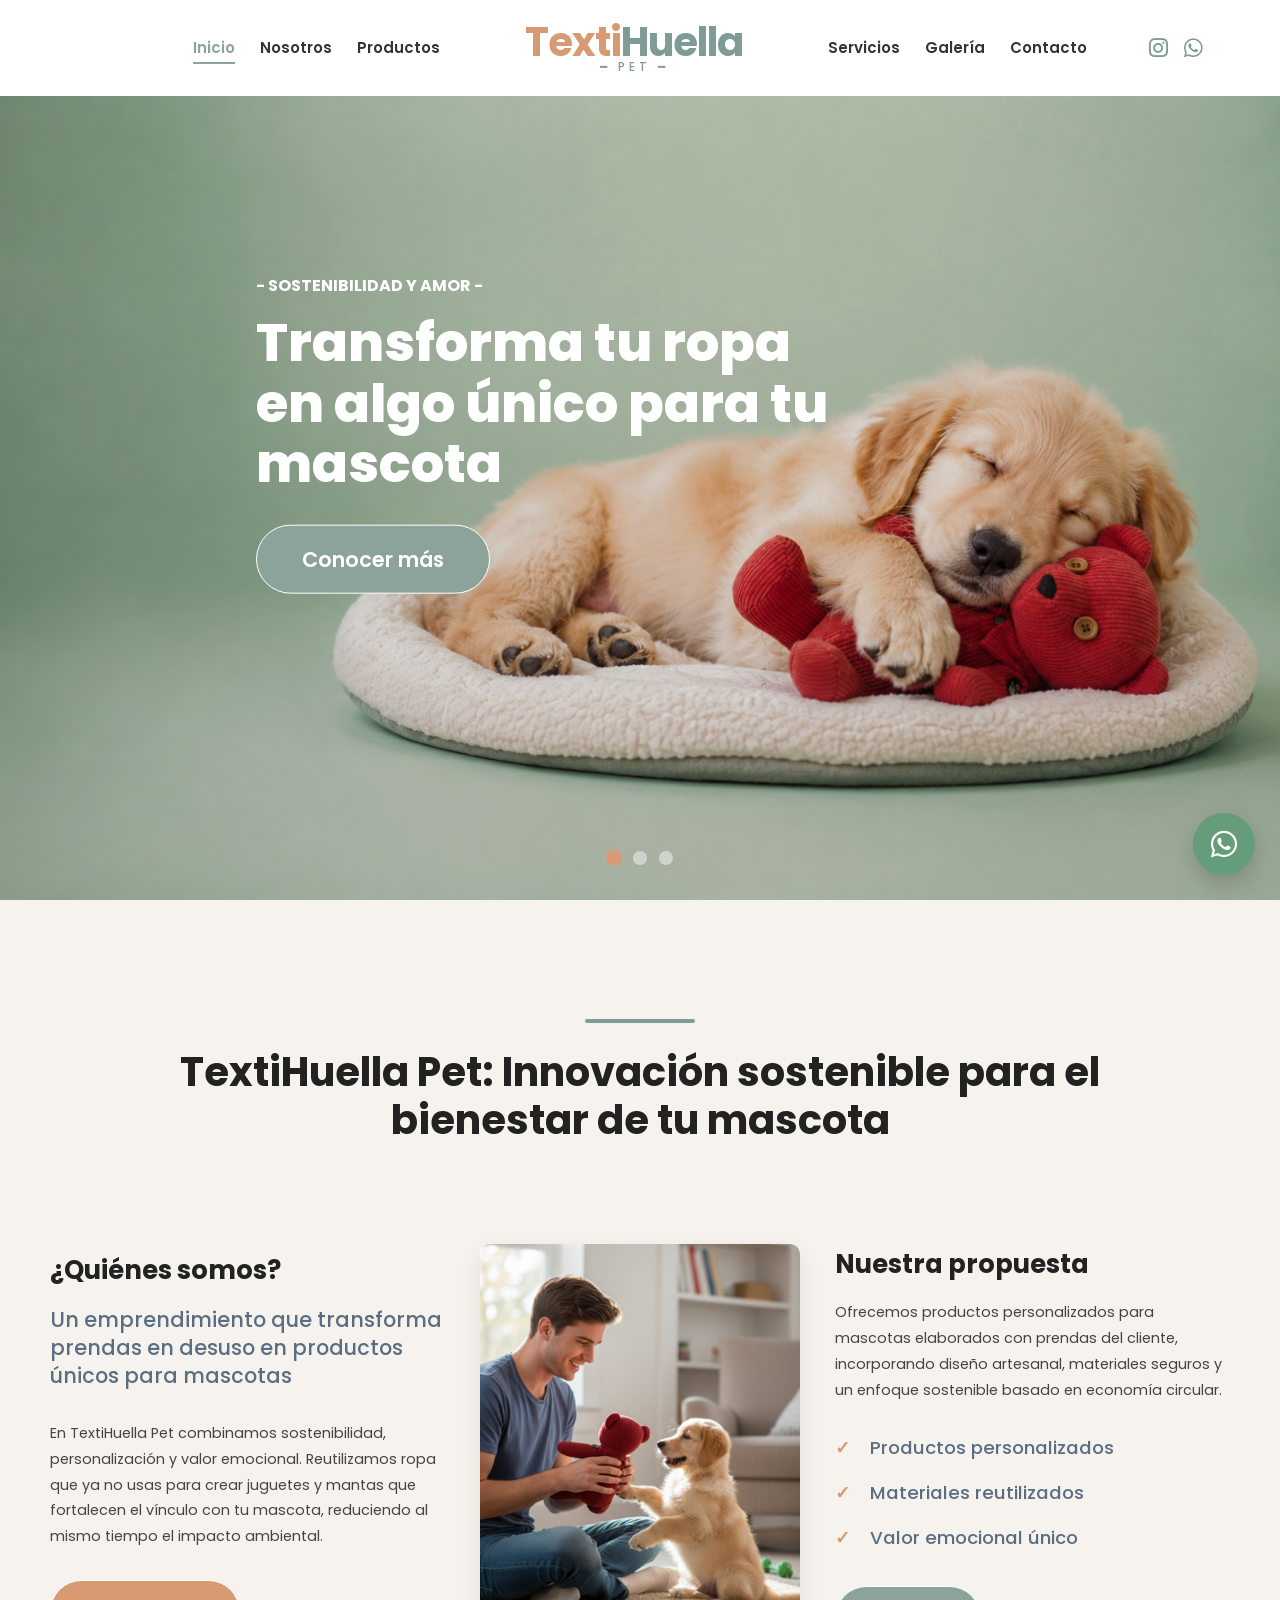
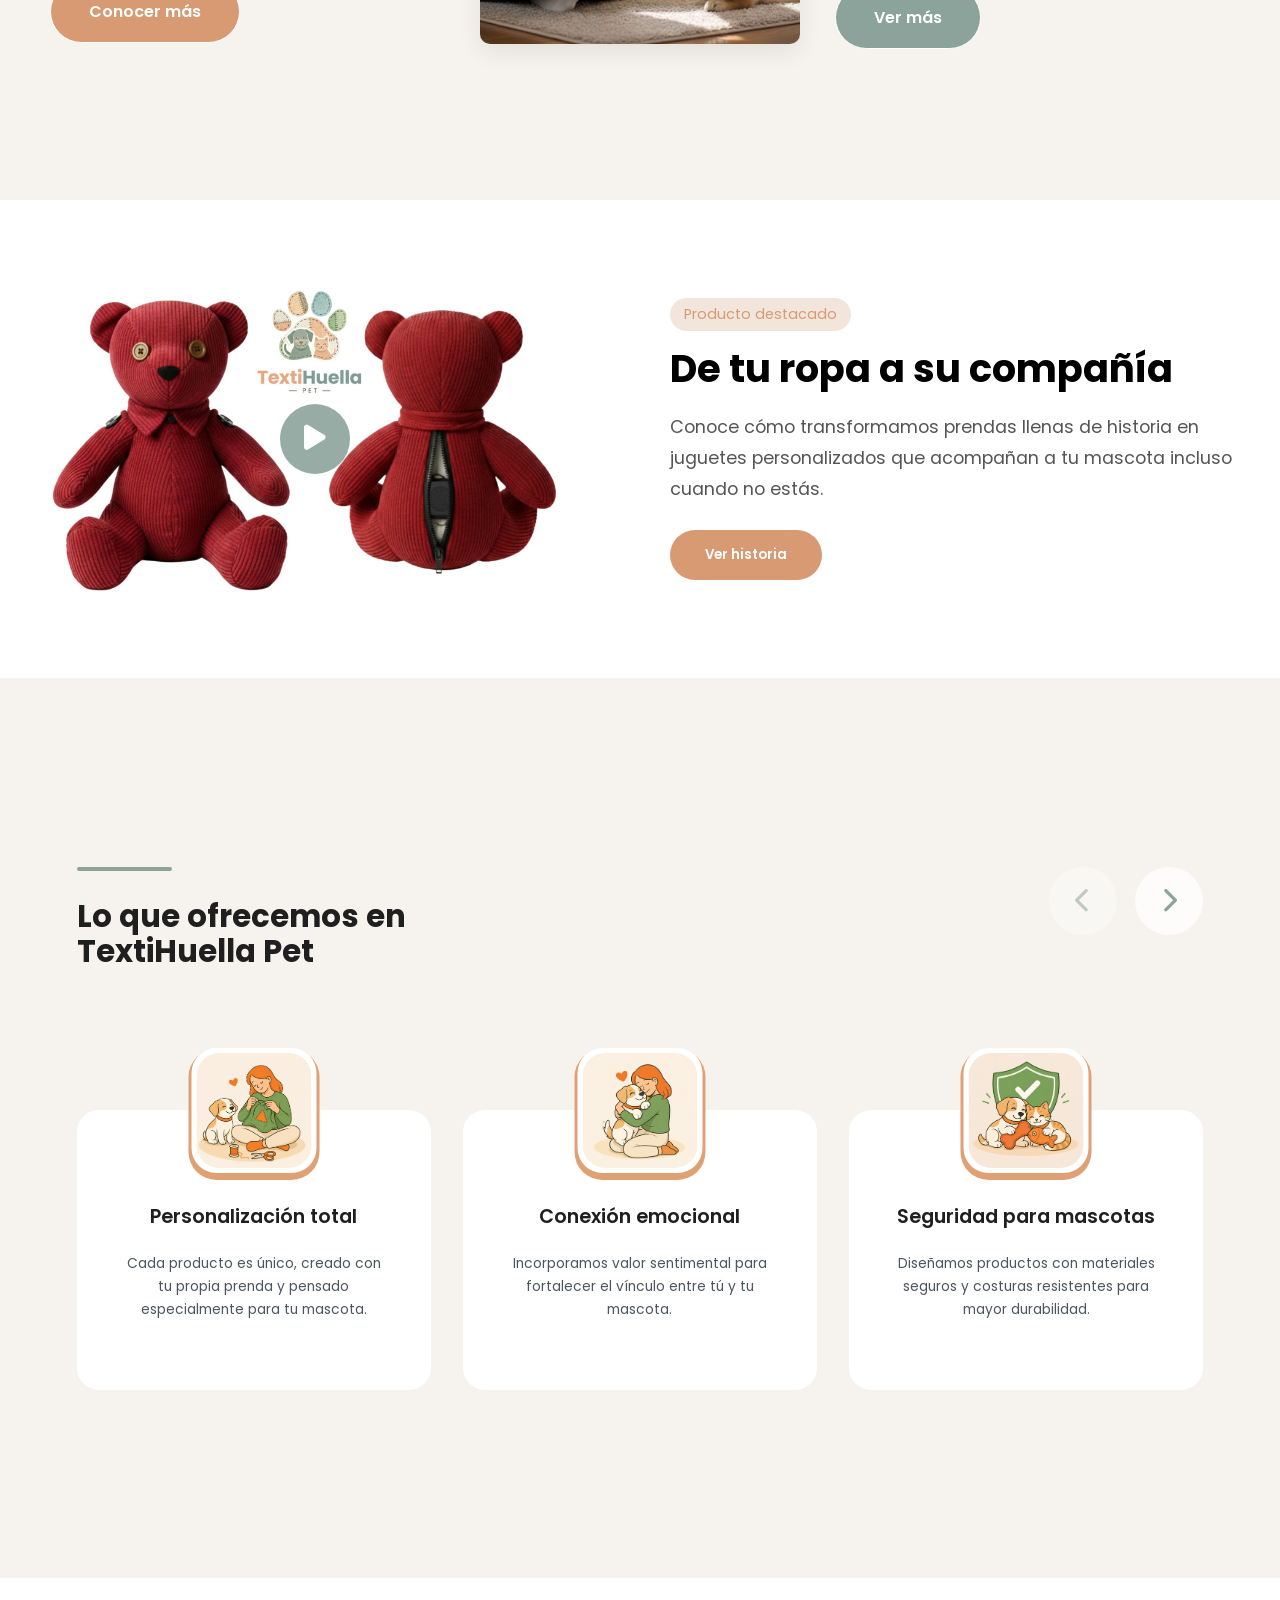
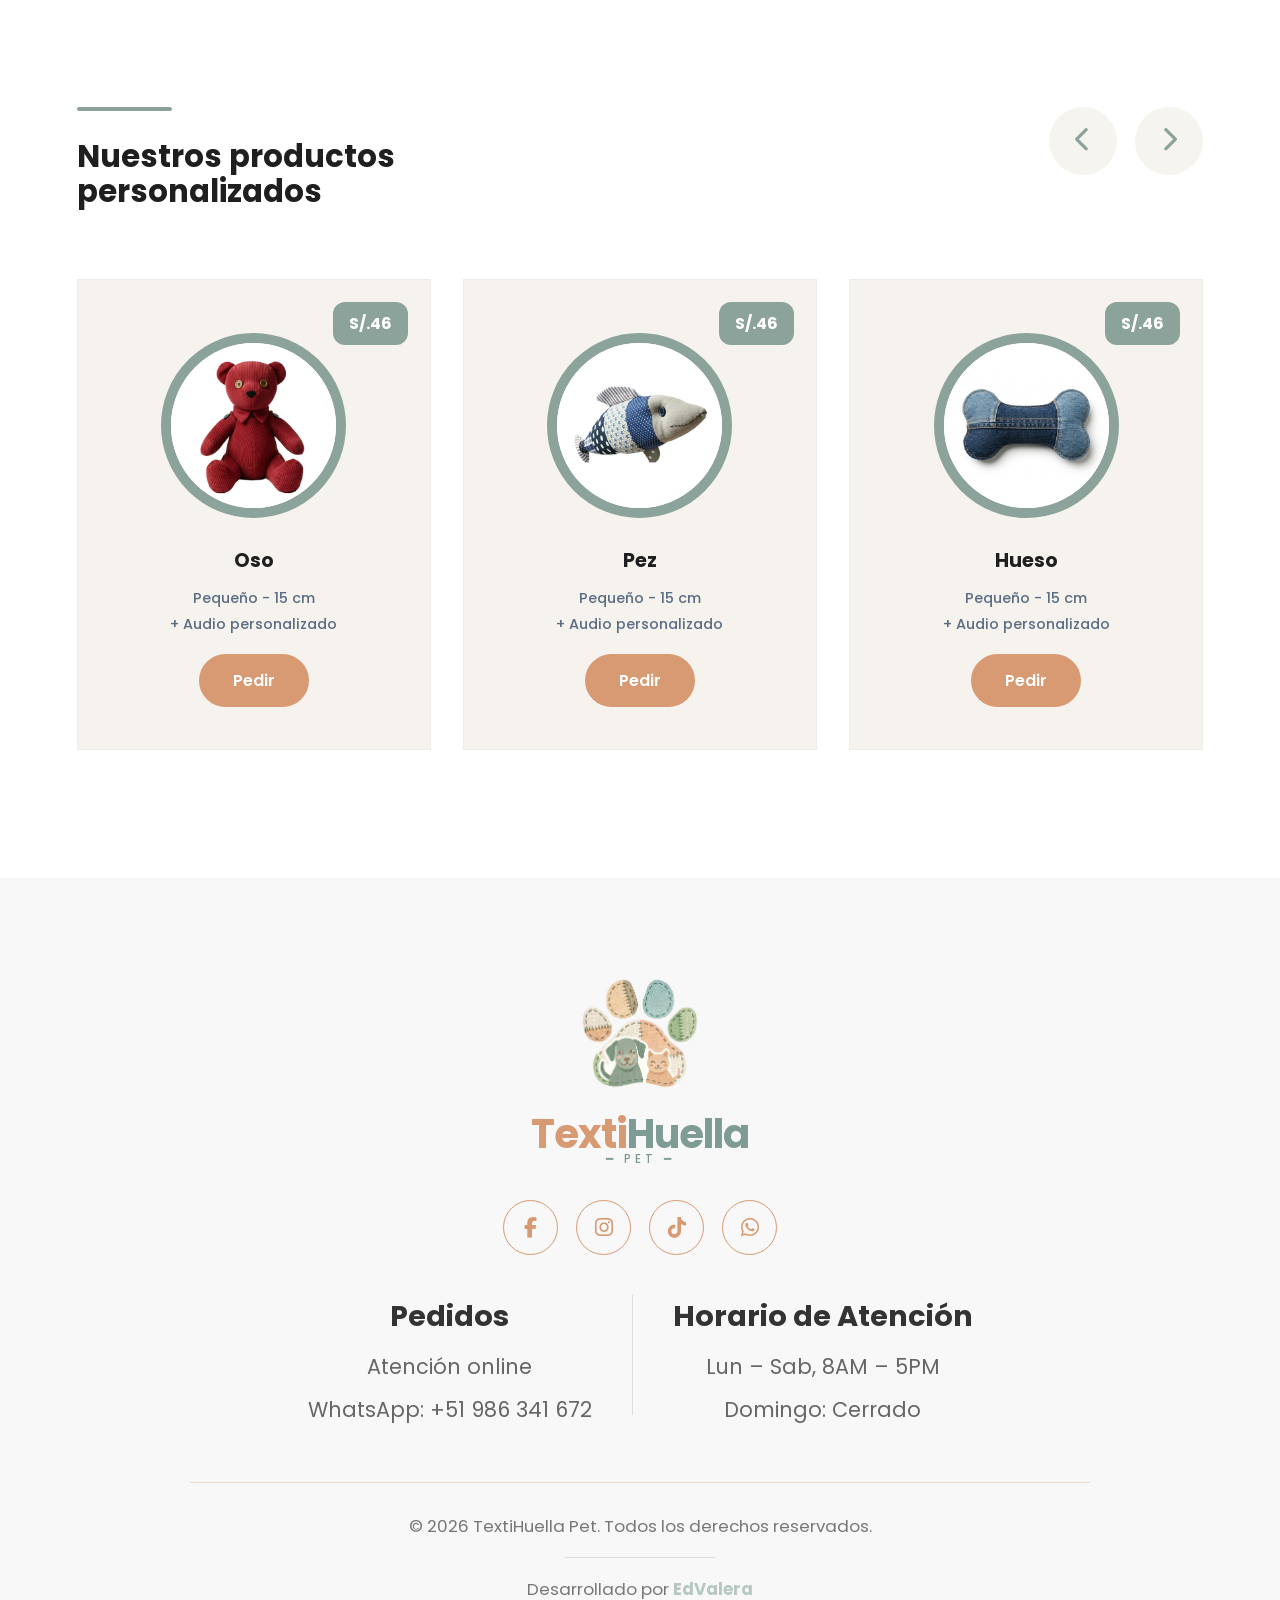
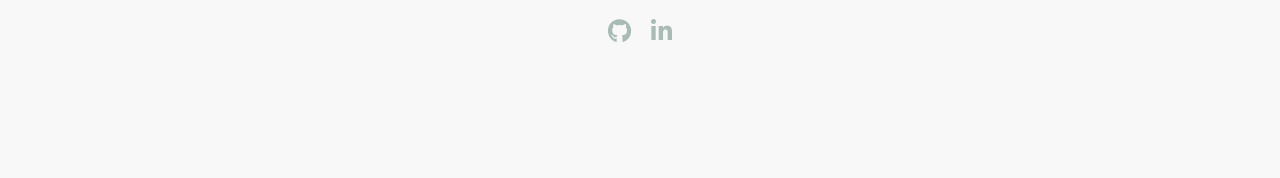
==== commit bae706dd: "feat: add navbar social icons and WhatsApp float button" ====
--- a/index.html
+++ b/index.html
@@ -443,7 +443,15 @@
 
     <!-- Pie de página -->
     <div id="footer"></div>
-
+    <!-- Botón flotante WhatsApp -->
+    <a
+      href="https://wa.me/51986341672?text=Hola,%20quiero%20más%20información%20sobre%20sus%20productos"
+      class="whatsapp-float"
+      target="_blank"
+      aria-label="WhatsApp"
+    >
+      <i class="fab fa-whatsapp"></i>
+    </a>
     <!-- Archivos JavaScript -->
     <script src="js/components.js"></script>
     <script src="js/navbar.js"></script>
--- a/css/styles.css
+++ b/css/styles.css
@@ -569,6 +569,32 @@
 .product-btn:hover {
   background: #c8865f;
 }
+
+/*Whatsapp Flotante*/
+.whatsapp-float {
+  position: fixed;
+  bottom: 25px;
+  right: 25px;
+  width: 62px;
+  height: 62px;
+  background: #659c79;
+  color: white;
+  border-radius: 50%;
+  display: flex;
+  justify-content: center;
+  align-items: center;
+  font-size: 30px;
+  text-decoration: none;
+  
+  box-shadow: 0 8px 22px rgba(0, 0, 0, 0.18);
+  z-index: 9999;
+  transition: all 0.3s ease;
+}
+
+.whatsapp-float:hover {
+  transform: scale(1.08);
+  background: #43855d;
+}
 /* Diseño responsive general */
 
 /* Laptops y tablets grandes */
--- a/css/navbar.css
+++ b/css/navbar.css
@@ -172,6 +172,28 @@
   display: flex;
 }
 
+/*Iconos Redes sociales Nav*/
+.nav-social-floating {
+  position: absolute;
+  top: 50%;
+  right: 6%;
+  transform: translateY(-50%);
+  display: flex;
+  gap: 16px;
+  z-index: 1001;
+}
+
+.nav-social-floating a {
+  color: #7f9b95;
+  font-size: 1.35rem;
+  transition: all 0.3s ease;
+}
+
+.nav-social-floating a:hover {
+  color: #d89a73;
+  transform: translateY(-2px);
+}
+
 /* Laptops pequeñas */
 @media (max-width: 1200px) {
   .nav-wrapper {
@@ -197,6 +219,9 @@
   .logo-pet-below {
     font-size: clamp(0.7rem, 0.8vw, 0.9rem);
     letter-spacing: 3px;
+  }
+  .nav-social-floating {
+    display: none;
   }
 }
 
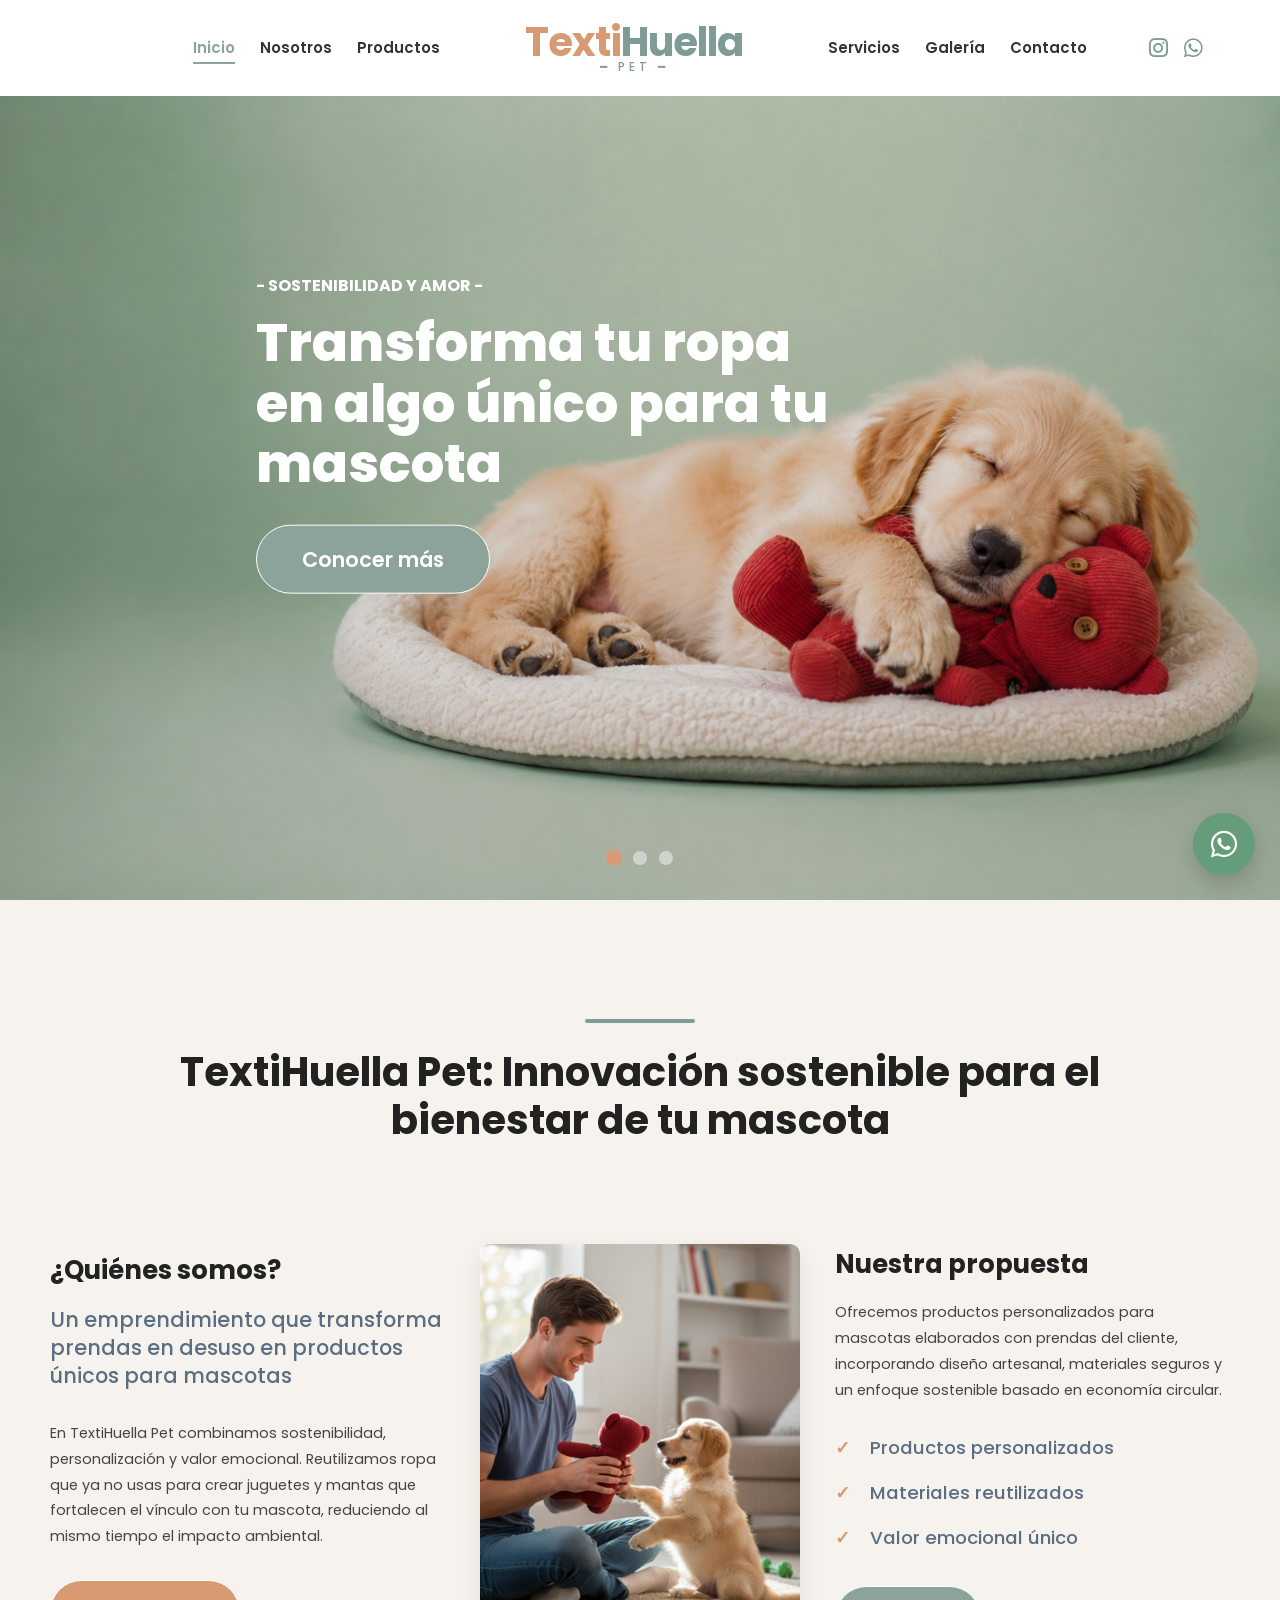
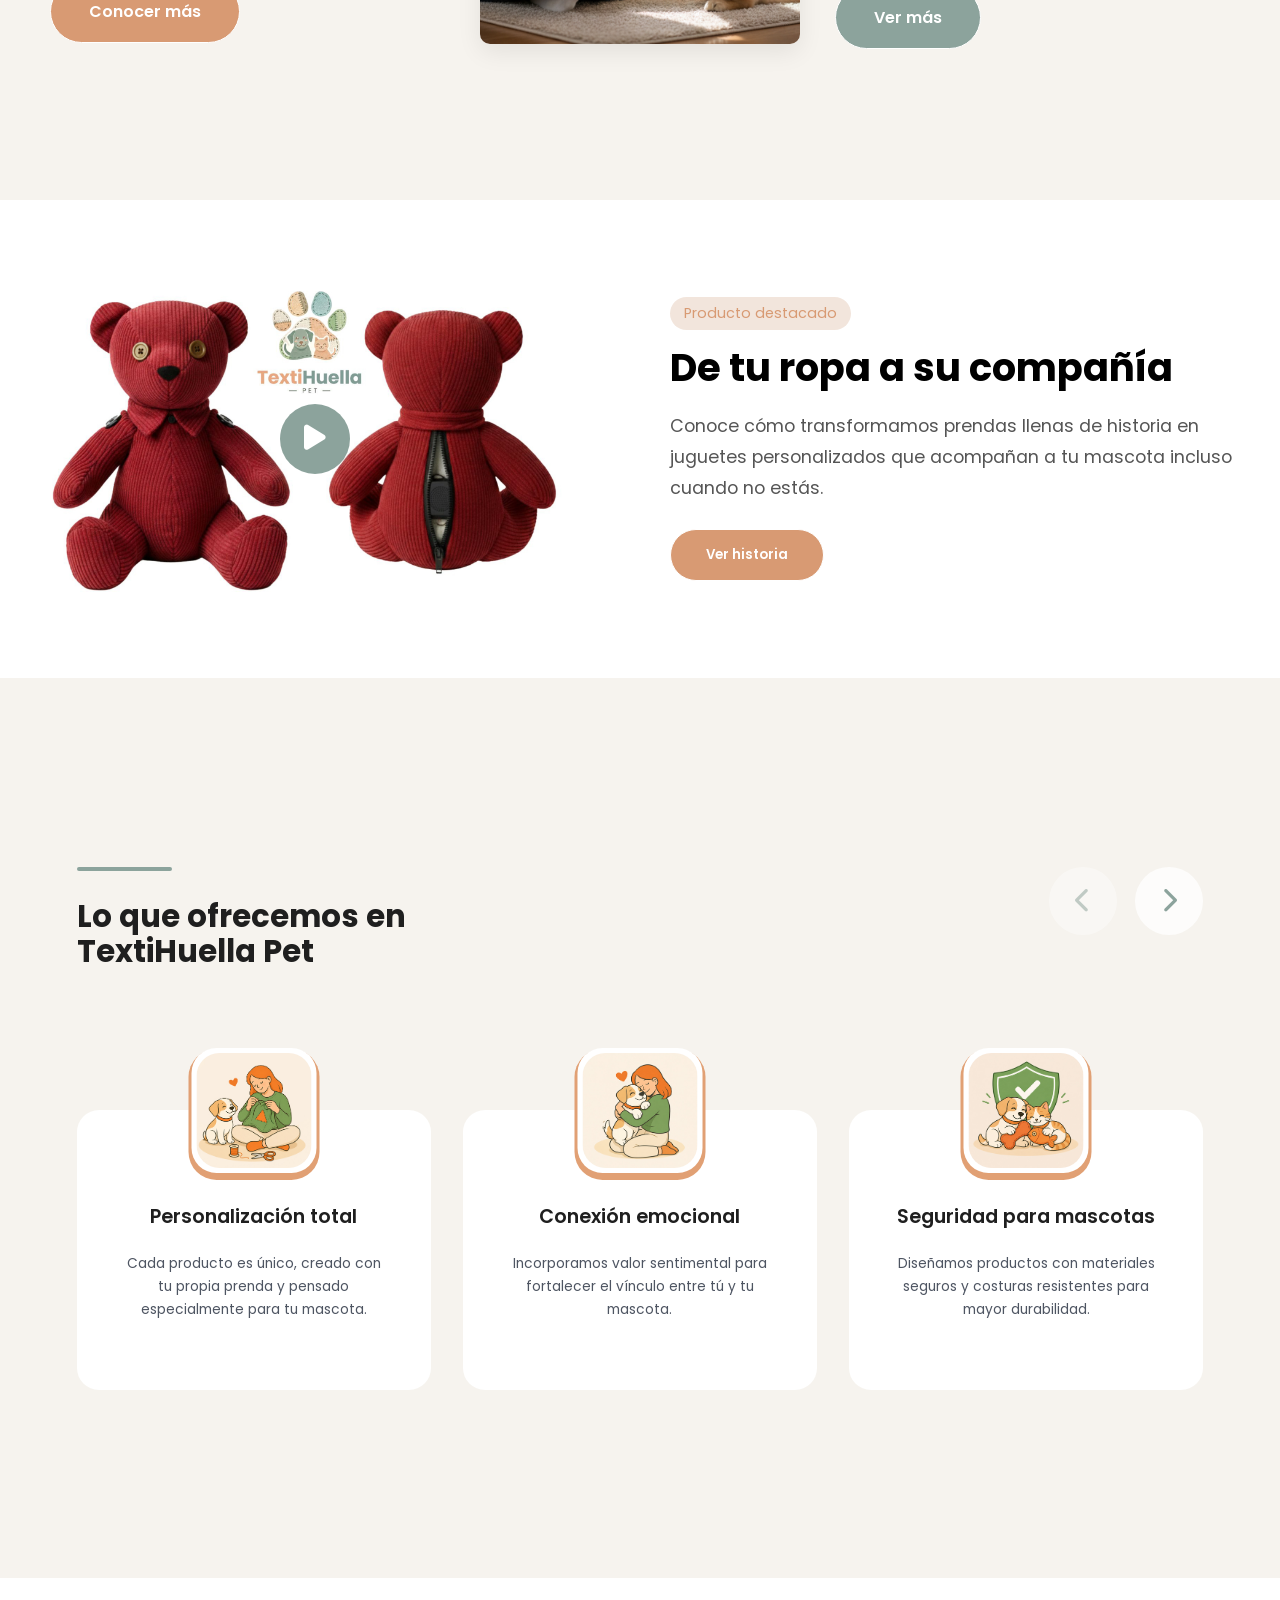
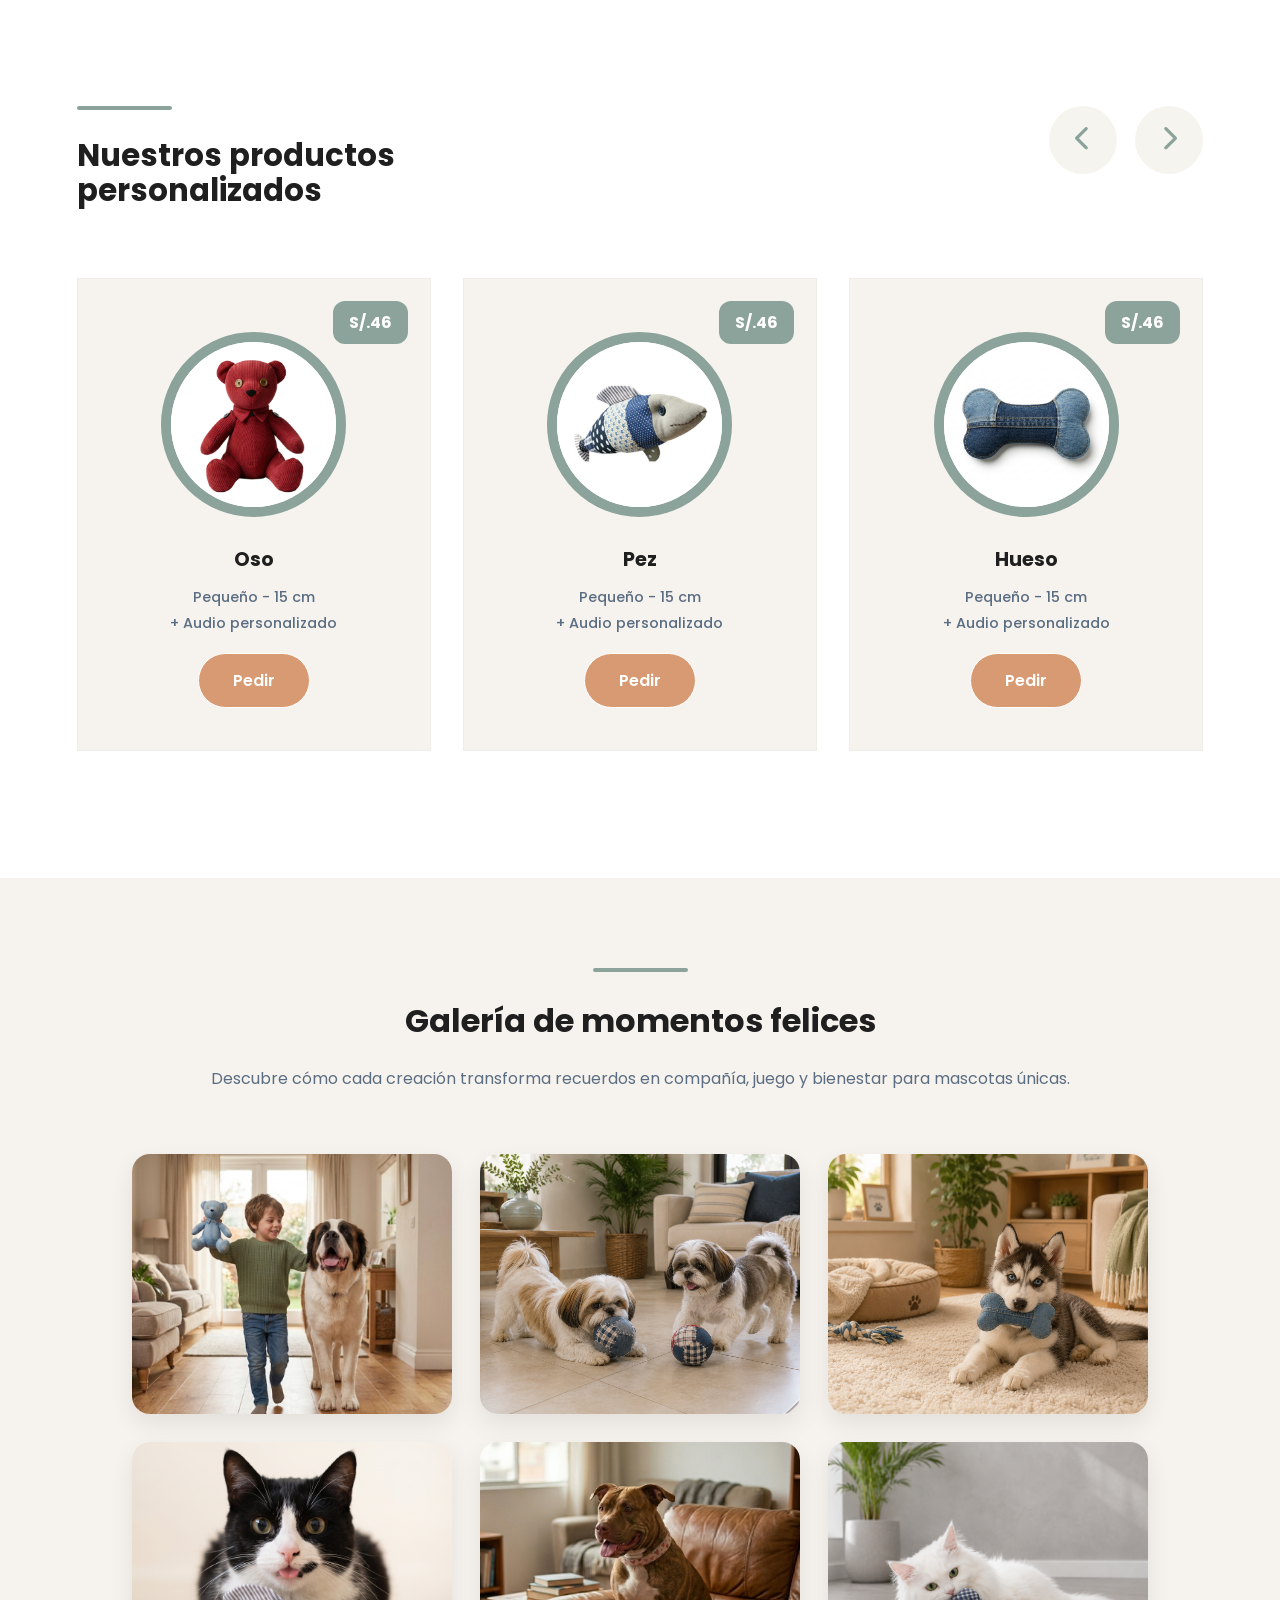
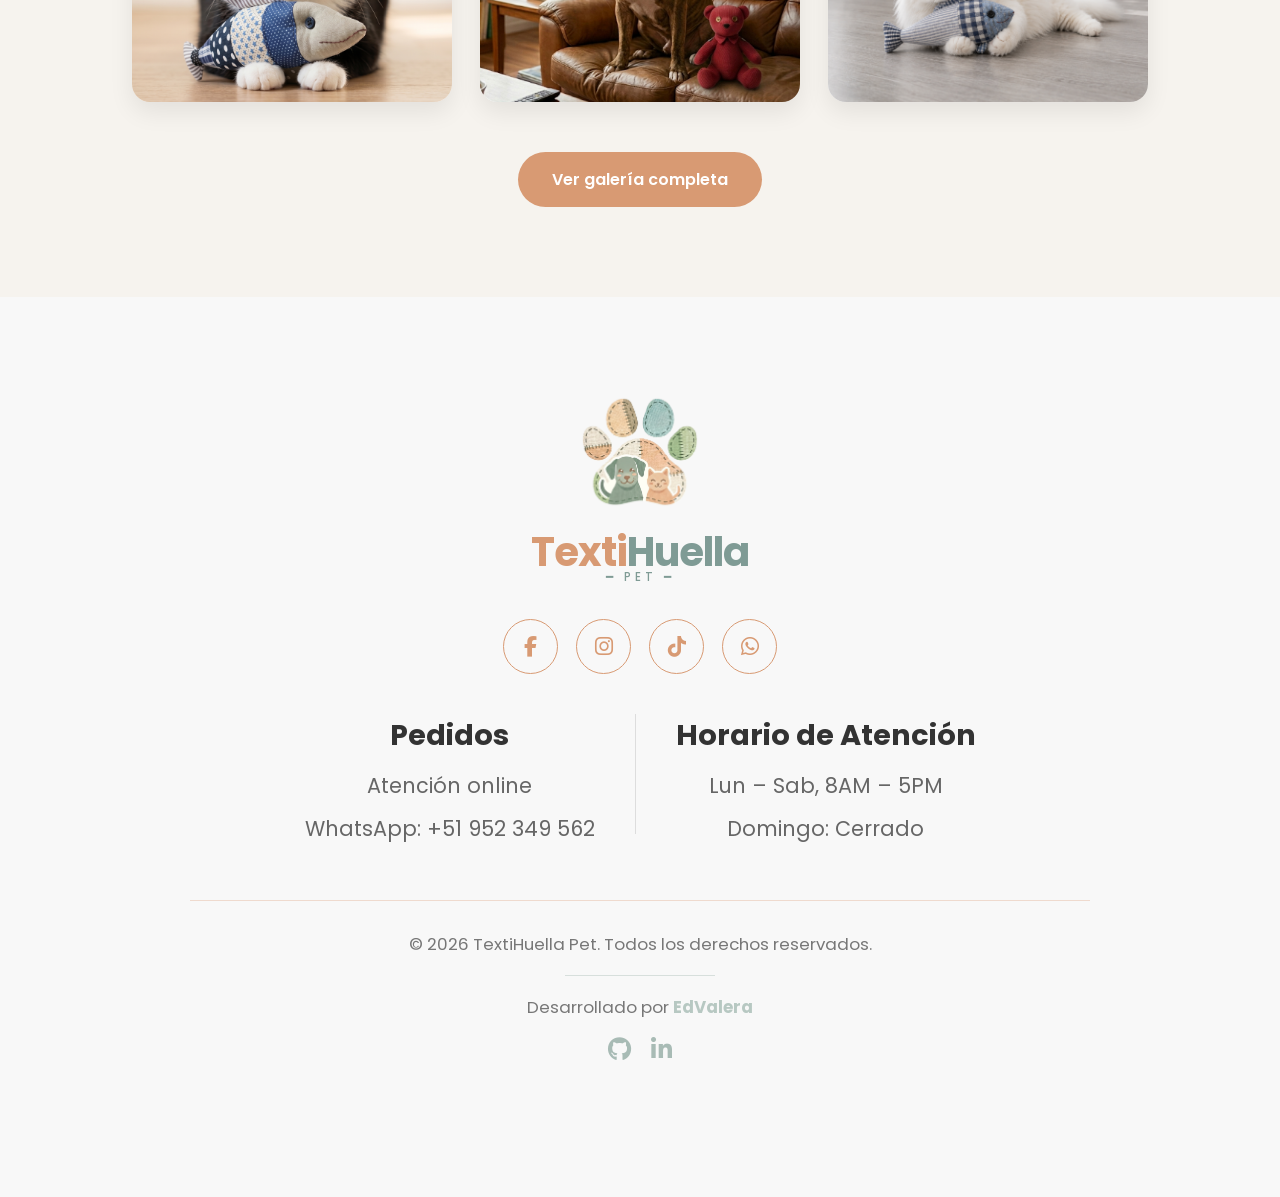
==== commit 436575ac: "feat: add gallery page" ====
--- a/index.html
+++ b/index.html
@@ -64,7 +64,7 @@
             <div class="hero-content">
               <p class="hero-subtitle">- PERSONALIZACIÓN REAL -</p>
 
-              <h1>Inspírate con creaciones únicas hechas para cada mascota</h1>
+              <h1>Inspírate con creaciones únicas para cada mascota</h1>
 
               <a href="galeria.html" class="hero-btn btn-slide2">Ver galería</a>
             </div>
@@ -420,6 +420,52 @@
           </div>
         </div>
       </section>
+      <!-- Sección de galería -->
+      <section class="gallery-section">
+        <!-- Encabezado -->
+        <div class="gallery-header">
+          <div class="gallery-line"></div>
+          <h1>Galería de momentos felices</h1>
+          <p>
+            Descubre cómo cada creación transforma recuerdos en compañía, juego
+            y bienestar para mascotas únicas.
+          </p>
+        </div>
+
+        <!-- Grid -->
+        <div class="gallery-grid">
+          <div class="gallery-item oso">
+            <img src="assets/img/gallery-oso-1.jpg" alt="Oso" />
+          </div>
+
+          <div class="gallery-item esfera">
+            <img src="assets/img/gallery-esfera-1.png" alt="Esfera" />
+          </div>
+
+          <div class="gallery-item hueso">
+            <img src="assets/img/gallery-hueso-1.png" alt="Hueso" />
+          </div>
+
+          <div class="gallery-item pez">
+            <img src="assets/img/gallery-pez-1.png" alt="Pez" />
+          </div>
+
+          <div class="gallery-item oso">
+            <img src="assets/img/gallery-oso-2.jpg" alt="Oso" />
+          </div>
+
+          <div class="gallery-item pez">
+            <img src="assets/img/gallery-pez-2.png" alt="Pez" />
+          </div>
+        </div>
+
+        <!-- Botón separado -->
+        <div class="gallery-preview-button-wrapper">
+          <a href="galeria.html" class="gallery-preview-btn">
+            Ver galería completa
+          </a>
+        </div>
+      </section>
 
       <!-- Modal de video -->
       <div class="video-modal" id="videoModal">
@@ -445,7 +491,7 @@
     <div id="footer"></div>
     <!-- Botón flotante WhatsApp -->
     <a
-      href="https://wa.me/51986341672?text=Hola,%20quiero%20más%20información%20sobre%20sus%20productos"
+      href="https://wa.me/51952349562?text=Hola,%20quiero%20más%20información%20sobre%20sus%20productos"
       class="whatsapp-float"
       target="_blank"
       aria-label="WhatsApp"
@@ -459,5 +505,6 @@
     <script src="js/video-modal.js"></script>
     <script src="js/services-slider.js"></script>
     <script src="js/products-slider.js"></script>
+    <script src="js/gallery.js"></script>
   </body>
 </html>
--- a/css/styles.css
+++ b/css/styles.css
@@ -185,7 +185,7 @@
   height: 70px;
   border-radius: 50%;
   border: none;
-  background: rgba(140, 163, 156, 0.9);
+  background: #8ca39c;
   color: white;
   font-size: 1.8rem;
   cursor: pointer;
@@ -193,7 +193,7 @@
 }
 
 .story-play:hover {
-  background: #8ca39c;
+  background: #6d8d84;
 }
 
 /* Contenido de texto */
@@ -230,12 +230,12 @@
   color: white;
   padding: 15px 35px;
   border-radius: 50px;
-  border: none;
+  border: 1px solid #ffffff;
   cursor: pointer;
   font-weight: 600;
 }
 .story-btn:hover {
-  background: #c8865f;
+  background: #d47f4d;
 }
 
 /* Modal de video */
@@ -405,7 +405,7 @@
   width: 100%;
   min-height: 100vh;
   background: #ffffff;
-  padding: 90px 0;
+
   display: flex;
   align-items: center;
 }
@@ -559,7 +559,8 @@
   display: inline-block;
   padding: 14px 34px;
   background: #d89a73;
-  color: white;
+  color: #ffffff;
+  border: 1px solid #ffffff;
   text-decoration: none;
   border-radius: 999px;
   font-weight: 600;
@@ -567,7 +568,156 @@
 }
 
 .product-btn:hover {
-  background: #c8865f;
+  background: #d47f4d;
+}
+
+/* Sección galería */
+.gallery-section {
+  width: 100%;
+  min-height: 100vh;
+  background: #f6f3ee;
+  padding: 90px 0;
+}
+
+/* Encabezado */
+.gallery-header {
+  text-align: center;
+  max-width: 900px;
+  margin: 0 auto 60px;
+}
+
+.gallery-line {
+  width: 95px;
+  height: 4px;
+  background: #8ca39c;
+  margin: 0 auto 25px;
+  border-radius: 5px;
+}
+
+.gallery-header h1 {
+  font-size: clamp(2rem, 2.5vw, 3.2rem);
+  font-weight: 700;
+  color: #1f1f1f;
+  margin-bottom: 20px;
+}
+
+.gallery-header p {
+  font-size: 1rem;
+  color: #5b6d82;
+  line-height: 1.8;
+}
+
+/* Filtros */
+.gallery-filters {
+  display: flex;
+  justify-content: center;
+  flex-wrap: wrap;
+  gap: 15px;
+  margin-bottom: 55px;
+}
+
+.filter-btn {
+  padding: 14px 28px;
+  border: none;
+  border-radius: 999px;
+  background: white;
+  color: #8ca39c;
+  font-weight: 600;
+  cursor: pointer;
+  transition: 0.3s ease;
+}
+
+.filter-btn.active,
+.filter-btn:hover {
+  background: #8ca39c;
+  color: white;
+}
+
+/* Grid galería */
+.gallery-grid {
+  max-width: 1200px;
+  margin: 0 auto;
+  display: grid;
+  grid-template-columns: repeat(auto-fit, minmax(280px, 320px));
+  justify-content: center;
+  gap: 28px;
+}
+
+/* Tarjetas */
+.gallery-item {
+  width: 100%;
+  max-width: 320px;
+  overflow: hidden;
+  border-radius: 18px;
+  background: white;
+  box-shadow: 0 10px 25px rgba(0, 0, 0, 0.08);
+  transition: 0.4s ease;
+}
+
+.gallery-item img {
+  width: 100%;
+  height: 260px;
+  object-fit: cover;
+  display: block;
+  transition: transform 0.5s ease;
+}
+
+.gallery-item:hover img {
+  transform: scale(1.08);
+}
+
+.gallery-item.hide {
+  display: none;
+}
+
+/* Vista previa index */
+.gallery-preview {
+  padding: 90px 20px;
+  text-align: center;
+  background: white;
+}
+
+.gallery-preview-line {
+  width: 90px;
+  height: 4px;
+  background: #8ca39c;
+  margin: 0 auto 25px;
+}
+
+.gallery-preview h2 {
+  font-size: clamp(1.8rem, 3vw, 2.8rem);
+  margin-bottom: 20px;
+}
+
+.gallery-preview p {
+  max-width: 750px;
+  margin: 0 auto 30px;
+  color: #5b6d82;
+  line-height: 1.8;
+}
+
+/* Contenedor botón */
+.gallery-preview-button-wrapper {
+  width: 100%;
+  display: flex;
+  justify-content: center;
+  margin-top: 50px;
+}
+
+/* Botón */
+.gallery-preview-btn {
+  display: inline-block;
+  padding: 15px 34px;
+  background: #d89a73;
+  color: white;
+  border-radius: 999px;
+  text-decoration: none;
+  font-weight: 600;
+  transition: 0.3s ease;
+}
+
+.gallery-preview-btn:hover {
+  background: #d47f4d;
 }
 
 /*Whatsapp Flotante*/
@@ -585,7 +735,7 @@
   align-items: center;
   font-size: 30px;
   text-decoration: none;
-  
+
   box-shadow: 0 8px 22px rgba(0, 0, 0, 0.18);
   z-index: 9999;
   transition: all 0.3s ease;
@@ -595,6 +745,7 @@
   transform: scale(1.08);
   background: #43855d;
 }
+
 /* Diseño responsive general */
 
 /* Laptops y tablets grandes */
@@ -958,6 +1109,25 @@
   .products-line {
     width: 75px;
   }
+  .gallery-grid {
+    grid-template-columns: repeat(auto-fit, minmax(240px, 280px));
+    gap: 22px;
+  }
+  .gallery-section {
+    padding: 100px 18px 70px;
+  }
+  .gallery-item {
+    max-width: 280px;
+  }
+
+  .gallery-item img {
+    height: 220px;
+  }
+
+  .filter-btn {
+    padding: 12px 22px;
+    font-size: 0.9rem;
+  }
 }
 
 /* Celulares pequeños */
@@ -1045,4 +1215,21 @@
     padding: 13px 28px;
     font-size: 0.95rem;
   }
-}
+  .gallery-grid {
+    grid-template-columns: 1fr;
+    justify-items: center;
+  }
+
+  .gallery-item {
+    max-width: 100%;
+    width: 100%;
+  }
+
+  .gallery-header h1 {
+    font-size: 2rem;
+  }
+
+  .gallery-item img {
+    height: 220px;
+  }
+}
